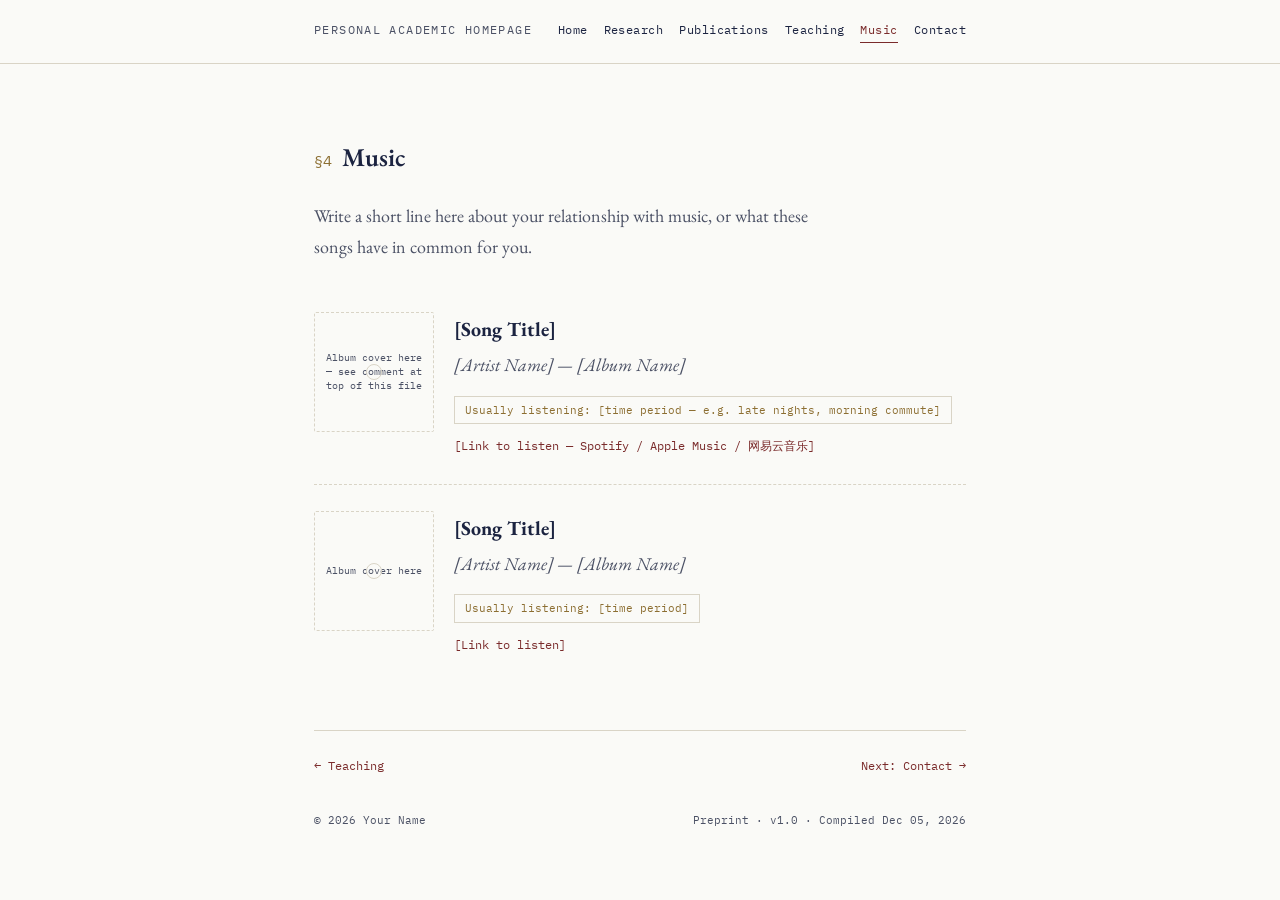
==== music.html @ 9a02af96 "Add files via upload" ====
<!DOCTYPE html>
<html lang="en">
<head>
<meta charset="UTF-8">
<meta name="viewport" content="width=device-width, initial-scale=1.0">
<title>Music — Your Name</title>
<link rel="preconnect" href="https://fonts.googleapis.com">
<link rel="preconnect" href="https://fonts.gstatic.com" crossorigin>
<link href="https://fonts.googleapis.com/css2?family=EB+Garamond:ital,wght@0,400;0,500;0,600;1,400;1,500&family=IBM+Plex+Mono:wght@400;600&display=swap" rel="stylesheet">
<link rel="stylesheet" href="style.css">
</head>
<body>

<!--
  ============================================================
  HOW TO ADD YOUR OWN ALBUM COVERS
  1. Save your album cover images into the "assets" folder,
     e.g. assets/track-1.jpg
  2. In each <div class="cover-placeholder">...</div> block below,
     delete that div and replace it with:
       <img class="cover" src="assets/track-1.jpg" alt="Album cover of [Song Title]">
  ============================================================
-->

<header class="running-head">
  <div class="wrap">
    <span class="mark">Personal Academic Homepage</span>
    <nav class="toc">
      <a href="index.html">Home</a>
      <a href="research.html">Research</a>
      <a href="publications.html">Publications</a>
      <a href="teaching.html">Teaching</a>
      <a href="music.html" class="active">Music</a>
      <a href="contact.html">Contact</a>
    </nav>
  </div>
</header>

<main class="wrap">
  <section class="reveal">
    <div class="sec-head" style="padding-top:32px;">
      <span class="sign">§4</span>
      <h1>Music</h1>
    </div>
    <p style="color:var(--ink-soft);max-width:56ch;">Write a short line here about your relationship with music, or what these songs have in common for you.</p>

    <div class="track-card" style="margin-top:24px;">
      <div class="cover-placeholder">Album cover here — see comment at top of this file</div>
      <div class="track-meta">
        <h3>[Song Title]</h3>
        <p class="artist">[Artist Name] — [Album Name]</p>
        <span class="track-tag">Usually listening: [time period — e.g. late nights, morning commute]</span>
        <a class="track-link" href="#">[Link to listen — Spotify / Apple Music / 网易云音乐]</a>
      </div>
    </div>

    <div class="track-card">
      <div class="cover-placeholder">Album cover here</div>
      <div class="track-meta">
        <h3>[Song Title]</h3>
        <p class="artist">[Artist Name] — [Album Name]</p>
        <span class="track-tag">Usually listening: [time period]</span>
        <a class="track-link" href="#">[Link to listen]</a>
      </div>
    </div>
  </section>

  <nav class="pager">
    <a href="teaching.html">← Teaching</a>
    <a href="contact.html">Next: Contact →</a>
  </nav>
</main>

<footer class="colophon">
  <div class="wrap" style="display:flex;justify-content:space-between;flex-wrap:wrap;gap:8px;width:100%;">
    <span id="year-line">© 2026 Your Name</span>
    <span id="compiled-line"></span>
  </div>
</footer>

<script src="script.js"></script>
</body>
</html>
---- style.css ----
/* ============================================================
   Shared stylesheet for all pages.
   Design: academic paper / preprint visual language.
   ============================================================ */

:root{
  --ink: #1B2340;
  --ink-soft: #4B5165;
  --paper: #FAFAF7;
  --line: #D9D4C6;
  --accent: #7A2B2B;
  --brass: #8C6E31;
  --maxw: 700px;
}

*{ box-sizing: border-box; }
html{ scroll-behavior: smooth; }

body{
  margin: 0;
  background: var(--paper);
  color: var(--ink);
  font-family: 'EB Garamond', Georgia, serif;
  font-size: 18px;
  line-height: 1.7;
}

a{ color: var(--accent); text-decoration: none; border-bottom: 1px solid transparent; }
a:hover{ border-bottom-color: var(--accent); }

.wrap{
  max-width: var(--maxw);
  margin: 0 auto;
  padding: 0 24px;
}

/* ---------- Running head ---------- */
.running-head{
  border-bottom: 1px solid var(--line);
  padding: 20px 0;
}
.running-head .wrap{
  display: flex;
  justify-content: space-between;
  align-items: baseline;
  flex-wrap: wrap;
  gap: 10px 24px;
}
.running-head .mark{
  font-family: 'IBM Plex Mono', monospace;
  font-size: 0.72rem;
  letter-spacing: 0.12em;
  text-transform: uppercase;
  color: var(--ink-soft);
}
nav.toc{
  display: flex;
  gap: 16px;
  font-family: 'IBM Plex Mono', monospace;
  font-size: 0.72rem;
  letter-spacing: 0.04em;
  flex-wrap: wrap;
}
nav.toc a{ color: var(--ink); border-bottom: none; padding-bottom: 2px; }
nav.toc a:hover{ color: var(--accent); }
nav.toc a.active{
  color: var(--accent);
  border-bottom: 1px solid var(--accent);
}

/* ---------- Title block (home page) ---------- */
.title-block{ padding: 56px 0 40px; }
.title-block h1{
  font-weight: 600;
  font-size: clamp(2.2rem, 6vw, 3rem);
  margin: 0 0 8px;
  letter-spacing: 0.01em;
}
.title-block .affiliation{
  font-style: italic;
  color: var(--ink-soft);
  font-size: 1.1rem;
  margin: 0 0 20px;
}
.contact-row{
  font-family: 'IBM Plex Mono', monospace;
  font-size: 0.78rem;
  color: var(--ink-soft);
  display: flex;
  flex-wrap: wrap;
  gap: 6px 10px;
}
.contact-row span.sep{ color: var(--line); }

/* ---------- Abstract box ---------- */
.abstract{
  margin: 40px 0 0;
  padding: 22px 26px;
  border: 1px solid var(--line);
  border-left: 3px solid var(--accent);
  background: rgba(122,43,43,0.02);
}
.abstract .label{
  display: block;
  font-family: 'IBM Plex Mono', monospace;
  font-size: 0.7rem;
  letter-spacing: 0.14em;
  text-transform: uppercase;
  color: var(--accent);
  margin-bottom: 10px;
}
.abstract p{ margin: 0; color: var(--ink-soft); }

/* ---------- Generic page header (non-home pages) ---------- */
.page-header{ padding: 48px 0 8px; }

/* ---------- Sections ---------- */
main section{
  padding: 40px 0 48px;
}

.sec-head{
  display: flex;
  align-items: baseline;
  gap: 10px;
  margin-bottom: 22px;
}
.sec-head .sign{
  font-family: 'IBM Plex Mono', monospace;
  color: var(--brass);
  font-size: 0.95rem;
}
.sec-head h2, .sec-head h1{
  font-weight: 600;
  font-size: 1.6rem;
  margin: 0;
}

/* ---------- Contents list (home page) ---------- */
.contents-list{ list-style: none; margin: 0; padding: 0; }
.contents-list li{
  display: flex;
  gap: 16px;
  padding: 20px 0;
  border-bottom: 1px dashed var(--line);
  align-items: flex-start;
}
.contents-list li:last-child{ border-bottom: none; }
.contents-list .num{
  font-family: 'IBM Plex Mono', monospace;
  color: var(--brass);
  font-size: 0.9rem;
  flex-shrink: 0;
  width: 34px;
}
.contents-list .entry{ flex: 1; }
.contents-list h3{ margin: 0 0 4px; font-weight: 600; font-size: 1.1rem; }
.contents-list p{ margin: 0 0 8px; color: var(--ink-soft); font-size: 0.94rem; }
.contents-list a.goto{
  font-family: 'IBM Plex Mono', monospace;
  font-size: 0.75rem;
}

/* ---------- Research tags ---------- */
.tag-list{ display: flex; flex-wrap: wrap; gap: 10px; }
.tag-list span{
  font-family: 'IBM Plex Mono', monospace;
  font-size: 0.75rem;
  padding: 6px 12px;
  border: 1px solid var(--line);
  color: var(--ink-soft);
}

/* ---------- Publications ---------- */
.pub-list{ list-style: none; margin: 0; padding: 0; }
.pub-list li{
  display: flex;
  gap: 14px;
  padding: 18px 0;
  border-bottom: 1px dashed var(--line);
}
.pub-list li:last-child{ border-bottom: none; }
.pub-list .cite-no{
  font-family: 'IBM Plex Mono', monospace;
  color: var(--brass);
  font-size: 0.9rem;
  flex-shrink: 0;
}
.pub-list .cite-body p{ margin: 0 0 8px; color: var(--ink-soft); }
.pub-links{ font-family: 'IBM Plex Mono', monospace; font-size: 0.72rem; display: flex; gap: 14px; }

/* ---------- Teaching ---------- */
.teach-list{ list-style: none; margin: 0; padding: 0; }
.teach-list li{
  display: flex;
  justify-content: space-between;
  gap: 16px;
  padding: 12px 0;
  border-bottom: 1px dashed var(--line);
}
.teach-list li:last-child{ border-bottom: none; }
.teach-list .code{ font-family: 'IBM Plex Mono', monospace; font-size: 0.78rem; color: var(--brass); white-space: nowrap; }
.teach-list .term{ font-family: 'IBM Plex Mono', monospace; font-size: 0.75rem; color: var(--ink-soft); white-space: nowrap; }

/* ---------- Music ---------- */
.track-card{
  display: flex;
  gap: 20px;
  padding: 26px 0;
  border-bottom: 1px dashed var(--line);
}
.track-card:last-child{ border-bottom: none; }
.cover-placeholder{
  width: 120px;
  height: 120px;
  flex-shrink: 0;
  border: 1px dashed var(--line);
  border-radius: 2px;
  display: flex;
  align-items: center;
  justify-content: center;
  text-align: center;
  font-family: 'IBM Plex Mono', monospace;
  font-size: 0.62rem;
  line-height: 1.4;
  color: var(--ink-soft);
  padding: 8px;
  position: relative;
}
.cover-placeholder::after{
  content: "";
  position: absolute;
  width: 14px;
  height: 14px;
  border-radius: 50%;
  border: 1px solid var(--line);
  top: 50%; left: 50%;
  transform: translate(-50%, -50%);
}
.track-card img.cover{
  width: 120px;
  height: 120px;
  object-fit: cover;
  flex-shrink: 0;
  border: 1px solid var(--line);
}
.track-meta h3{ margin: 0 0 4px; font-size: 1.25rem; }
.track-meta .artist{ font-style: italic; color: var(--ink-soft); margin: 0 0 12px; }
.track-tag{
  display: inline-block;
  font-family: 'IBM Plex Mono', monospace;
  font-size: 0.68rem;
  padding: 4px 10px;
  border: 1px solid var(--line);
  color: var(--brass);
  margin-bottom: 12px;
}
.track-link{ font-family: 'IBM Plex Mono', monospace; font-size: 0.75rem; display: block; }

/* ---------- Contact ---------- */
.contact-body p{ color: var(--ink-soft); max-width: 50ch; }
.contact-body .links{
  font-family: 'IBM Plex Mono', monospace;
  font-size: 0.8rem;
  display: flex;
  flex-wrap: wrap;
  gap: 8px 16px;
  margin-top: 16px;
}

/* ---------- Pager (prev/next between pages) ---------- */
.pager{
  display: flex;
  justify-content: space-between;
  padding: 24px 0 8px;
  border-top: 1px solid var(--line);
  font-family: 'IBM Plex Mono', monospace;
  font-size: 0.78rem;
}
.pager .placeholder-side{ visibility: hidden; }

/* ---------- Footer ---------- */
footer.colophon{
  padding: 26px 0 44px;
  font-family: 'IBM Plex Mono', monospace;
  font-size: 0.7rem;
  color: var(--ink-soft);
  display: flex;
  justify-content: space-between;
  flex-wrap: wrap;
  gap: 8px;
}

/* ---------- Reveal on scroll ---------- */
.reveal{ opacity: 0; transform: translateY(12px); transition: opacity .5s ease, transform .5s ease; }
.reveal.is-visible{ opacity: 1; transform: none; }

/* ---------- Accessibility ---------- */
a:focus-visible, button:focus-visible{
  outline: 2px solid var(--accent);
  outline-offset: 3px;
}
@media (prefers-reduced-motion: reduce){
  *{ animation: none !important; transition: none !important; }
  .reveal{ opacity: 1; transform: none; }
}

@media (max-width: 600px){
  body{ font-size: 17px; }
  .title-block{ padding: 40px 0 32px; }
  main section{ padding: 32px 0 40px; }
  .pub-list li{ flex-direction: column; gap: 8px; }
  .teach-list li{ flex-direction: column; gap: 4px; }
  .track-card{ flex-direction: column; }
  .contents-list li{ flex-direction: column; }
  .contents-list .num{ width: auto; }
}
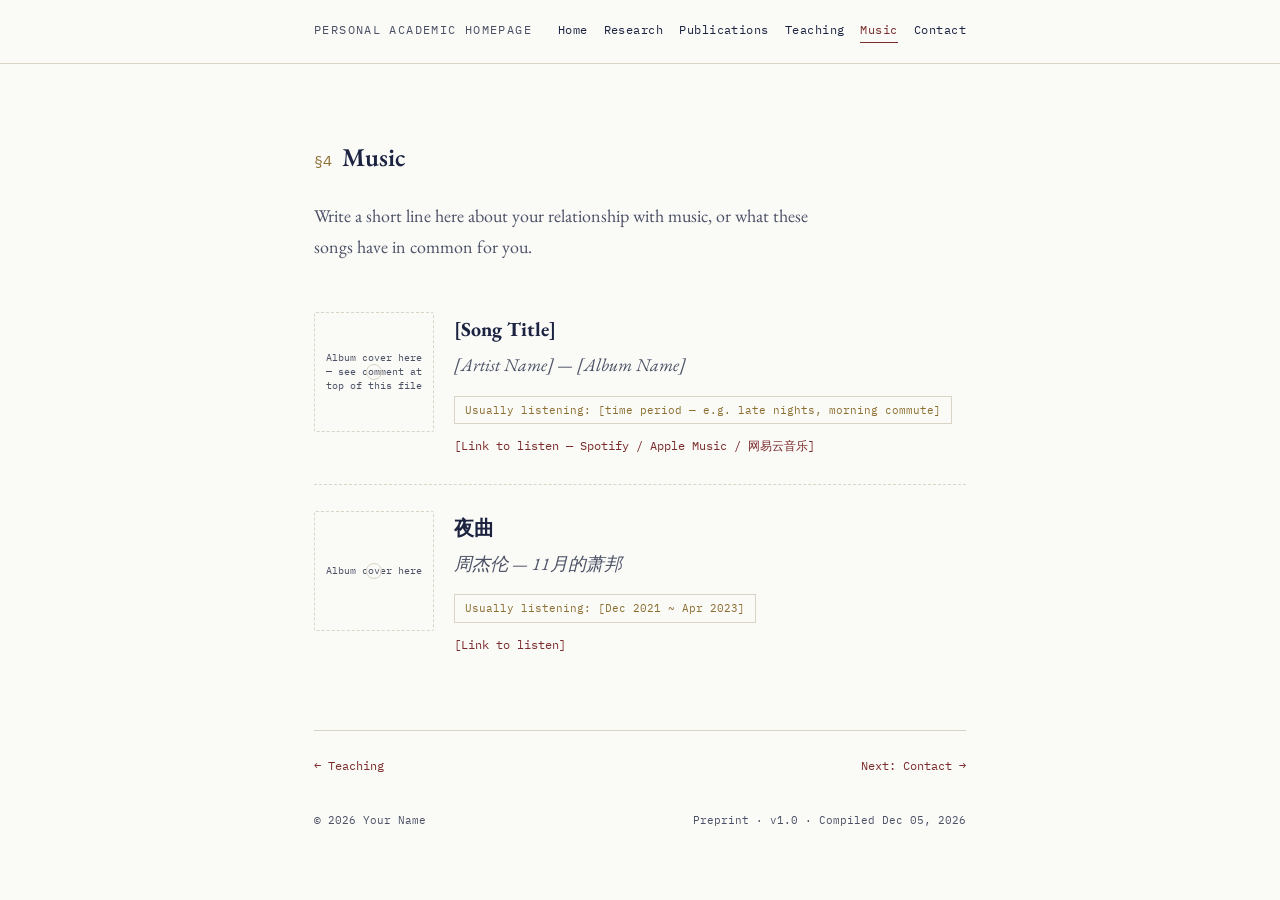
==== commit f743aadd: "Update track details in music.html" ====
--- a/music.html
+++ b/music.html
@@ -57,10 +57,10 @@
     <div class="track-card">
       <div class="cover-placeholder">Album cover here</div>
       <div class="track-meta">
-        <h3>[Song Title]</h3>
-        <p class="artist">[Artist Name] — [Album Name]</p>
-        <span class="track-tag">Usually listening: [time period]</span>
-        <a class="track-link" href="#">[Link to listen]</a>
+        <h3>夜曲</h3>
+        <p class="artist">周杰伦 — 11月的萧邦</p>
+        <span class="track-tag">Usually listening: [Dec 2021 ~ Apr 2023]</span>
+        <a class="track-link" href="https://music.apple.com/cn/album/%E5%A4%9C%E6%9B%B2/536009641?i=536009642">[Link to listen]</a>
       </div>
     </div>
   </section>
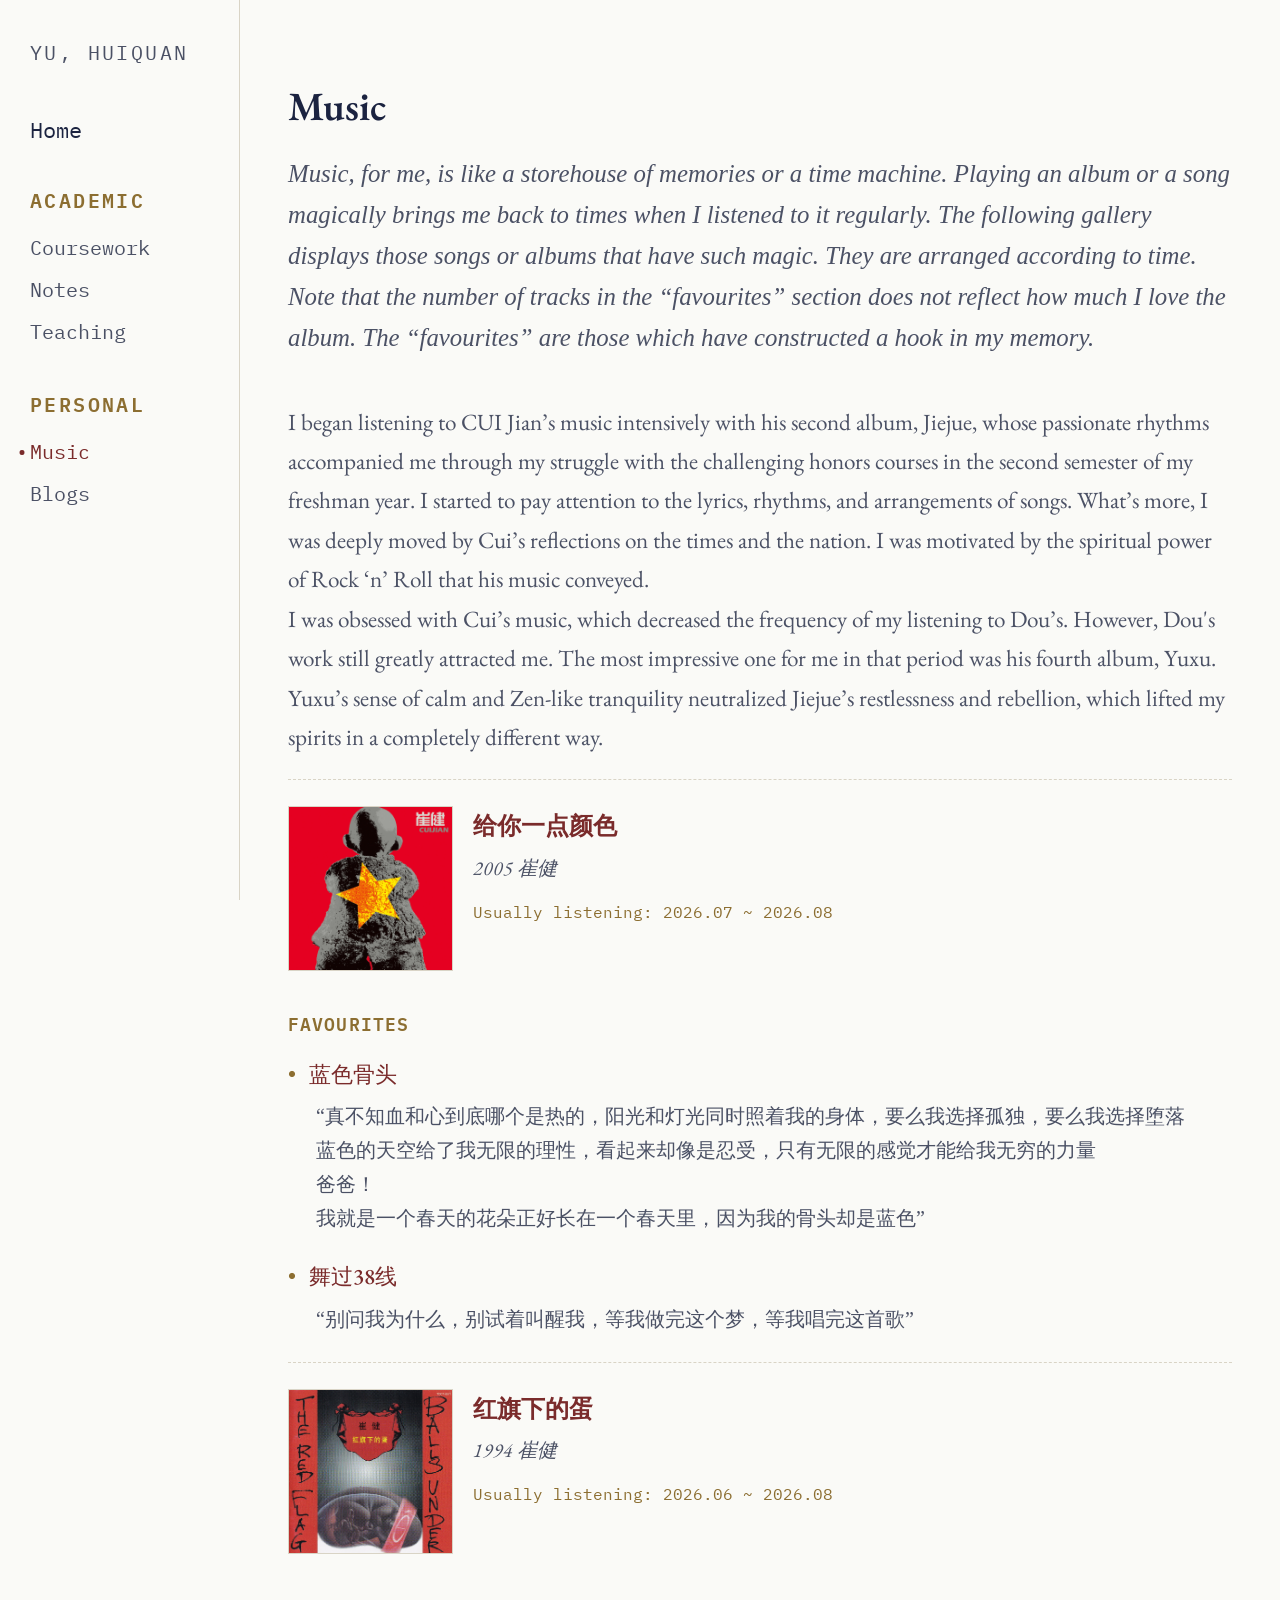
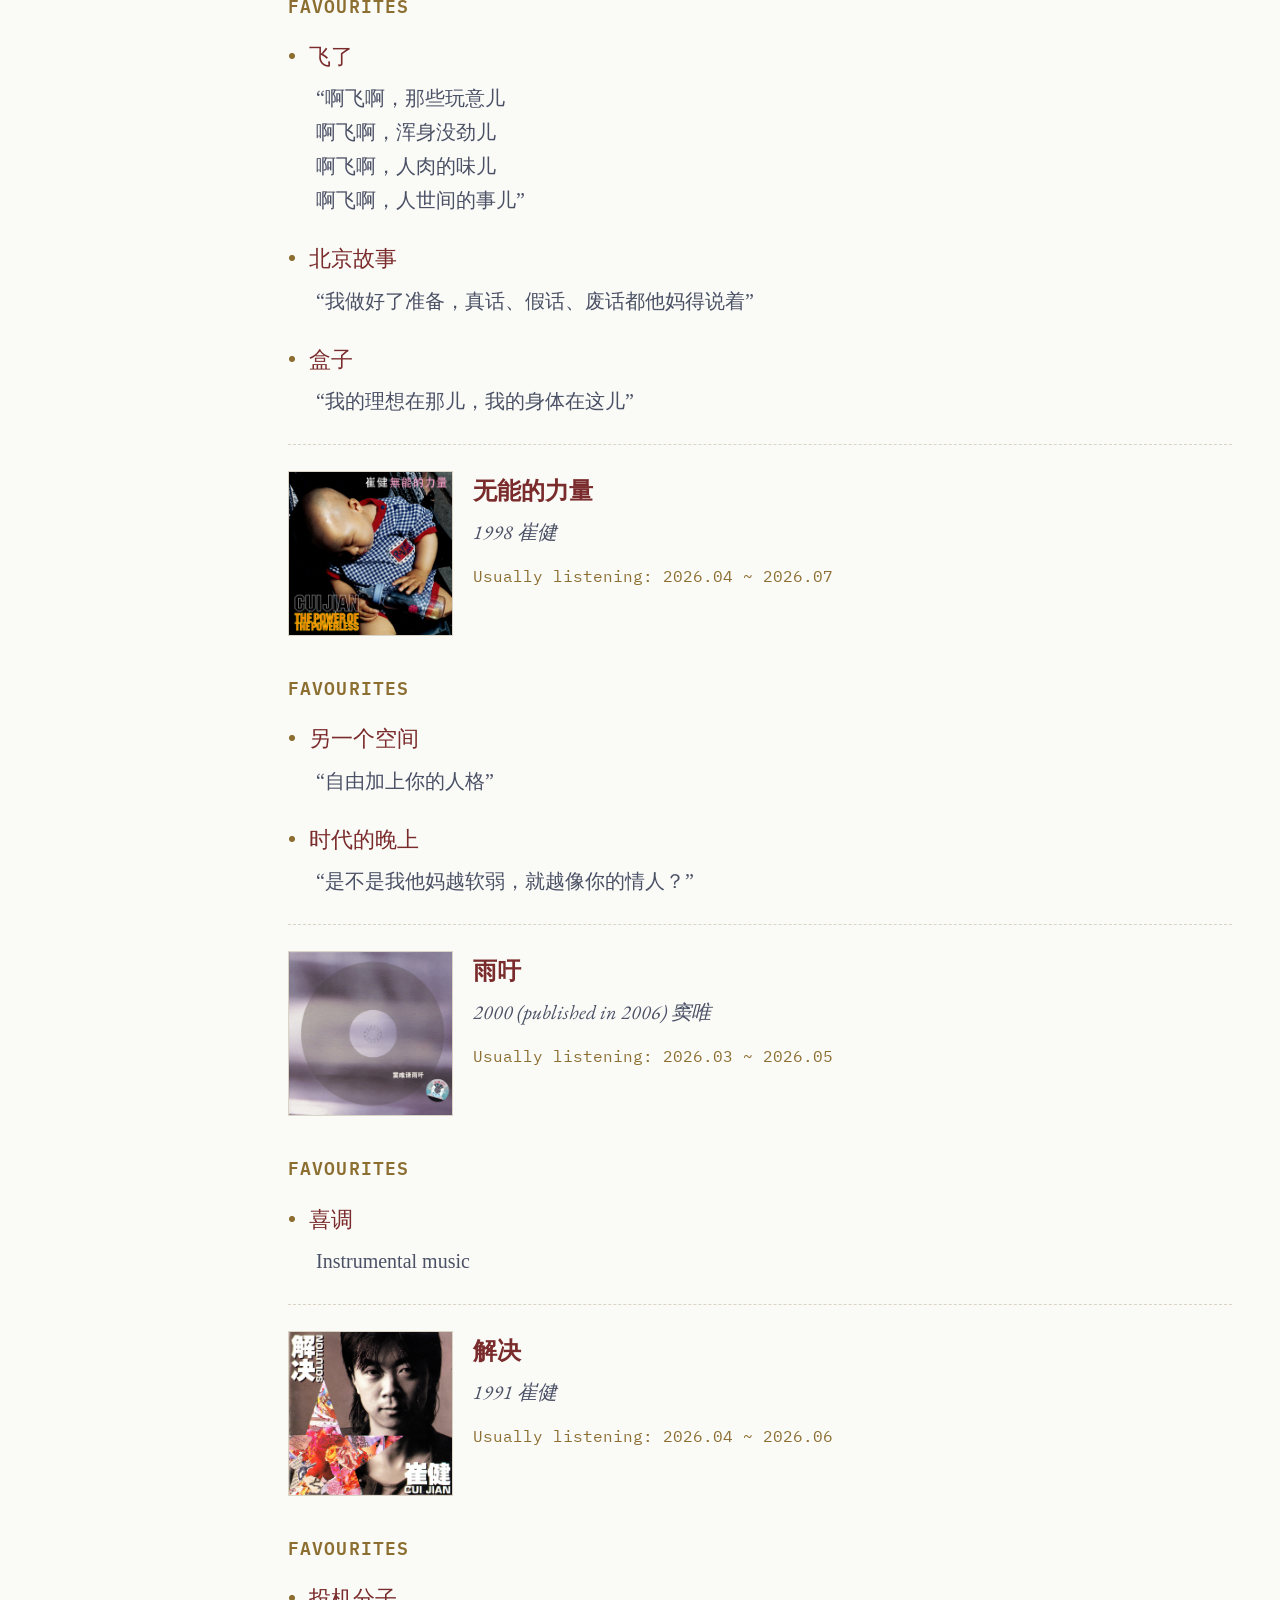
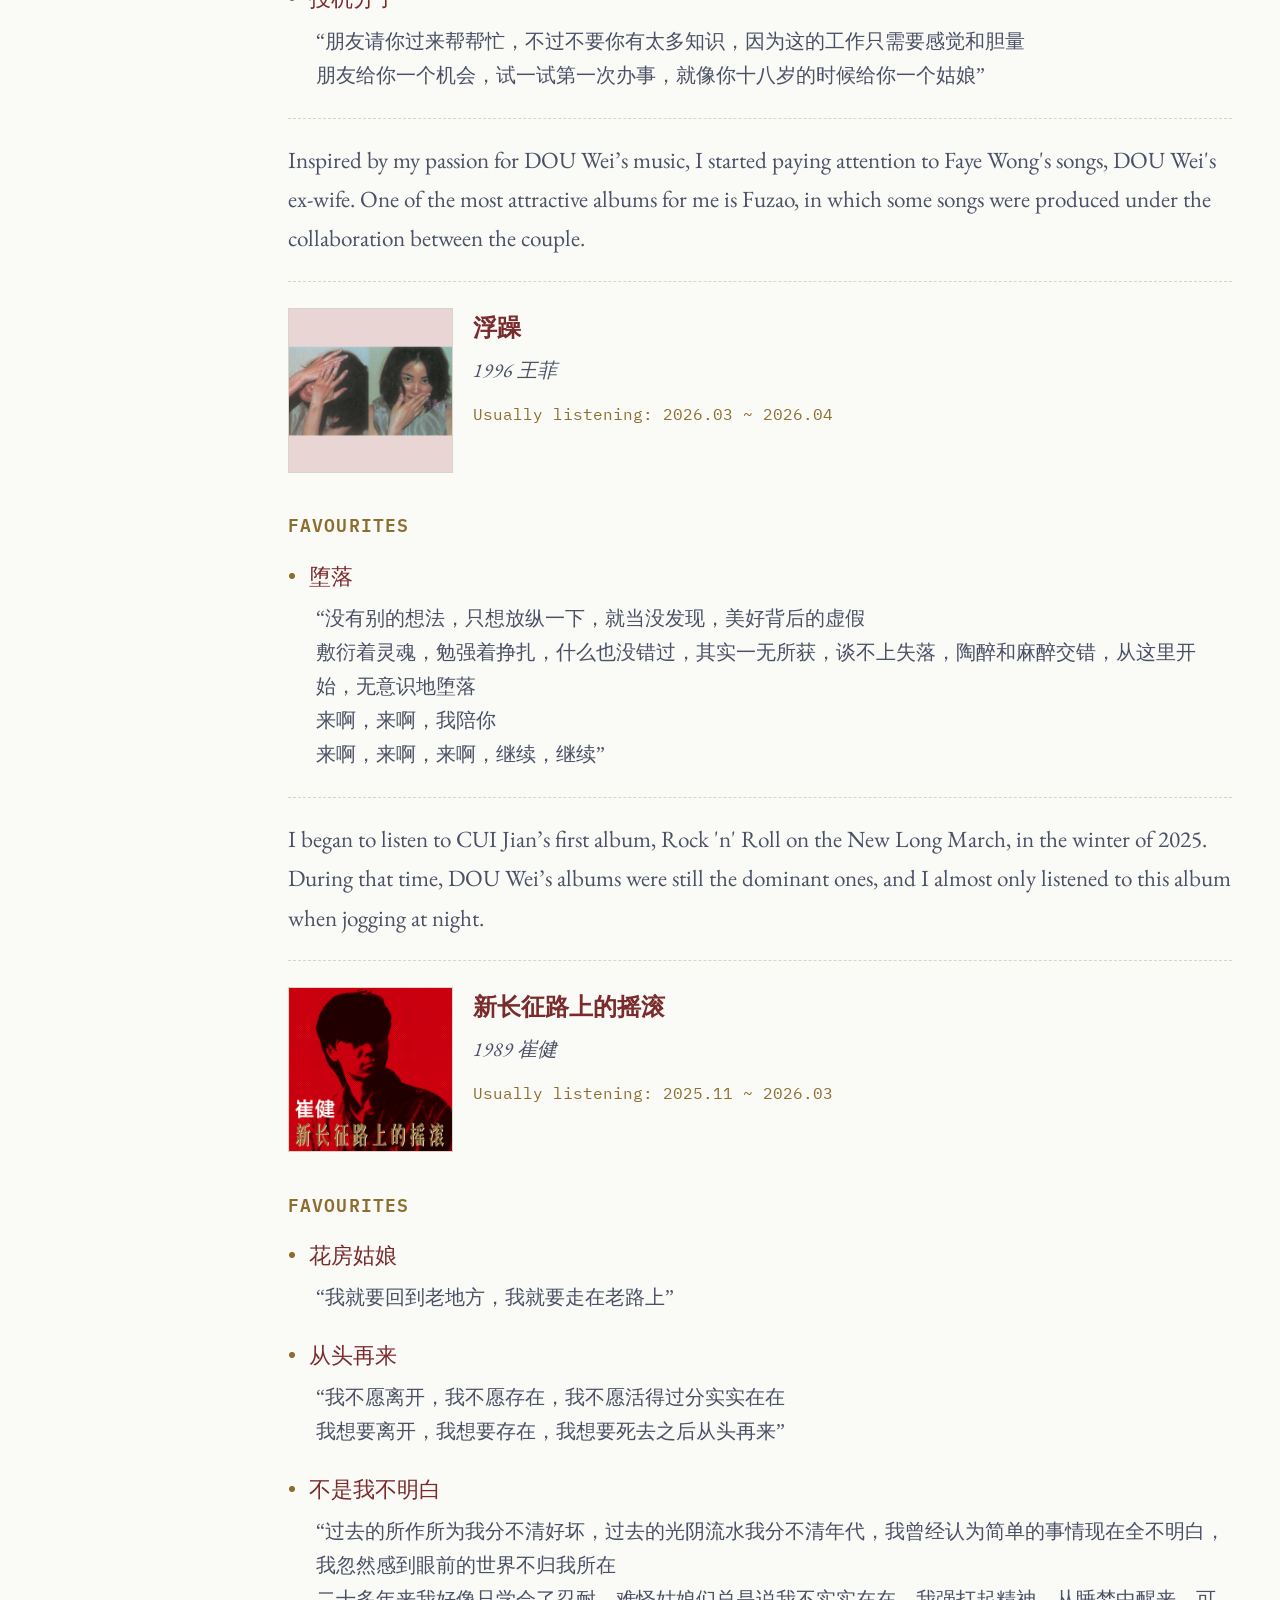
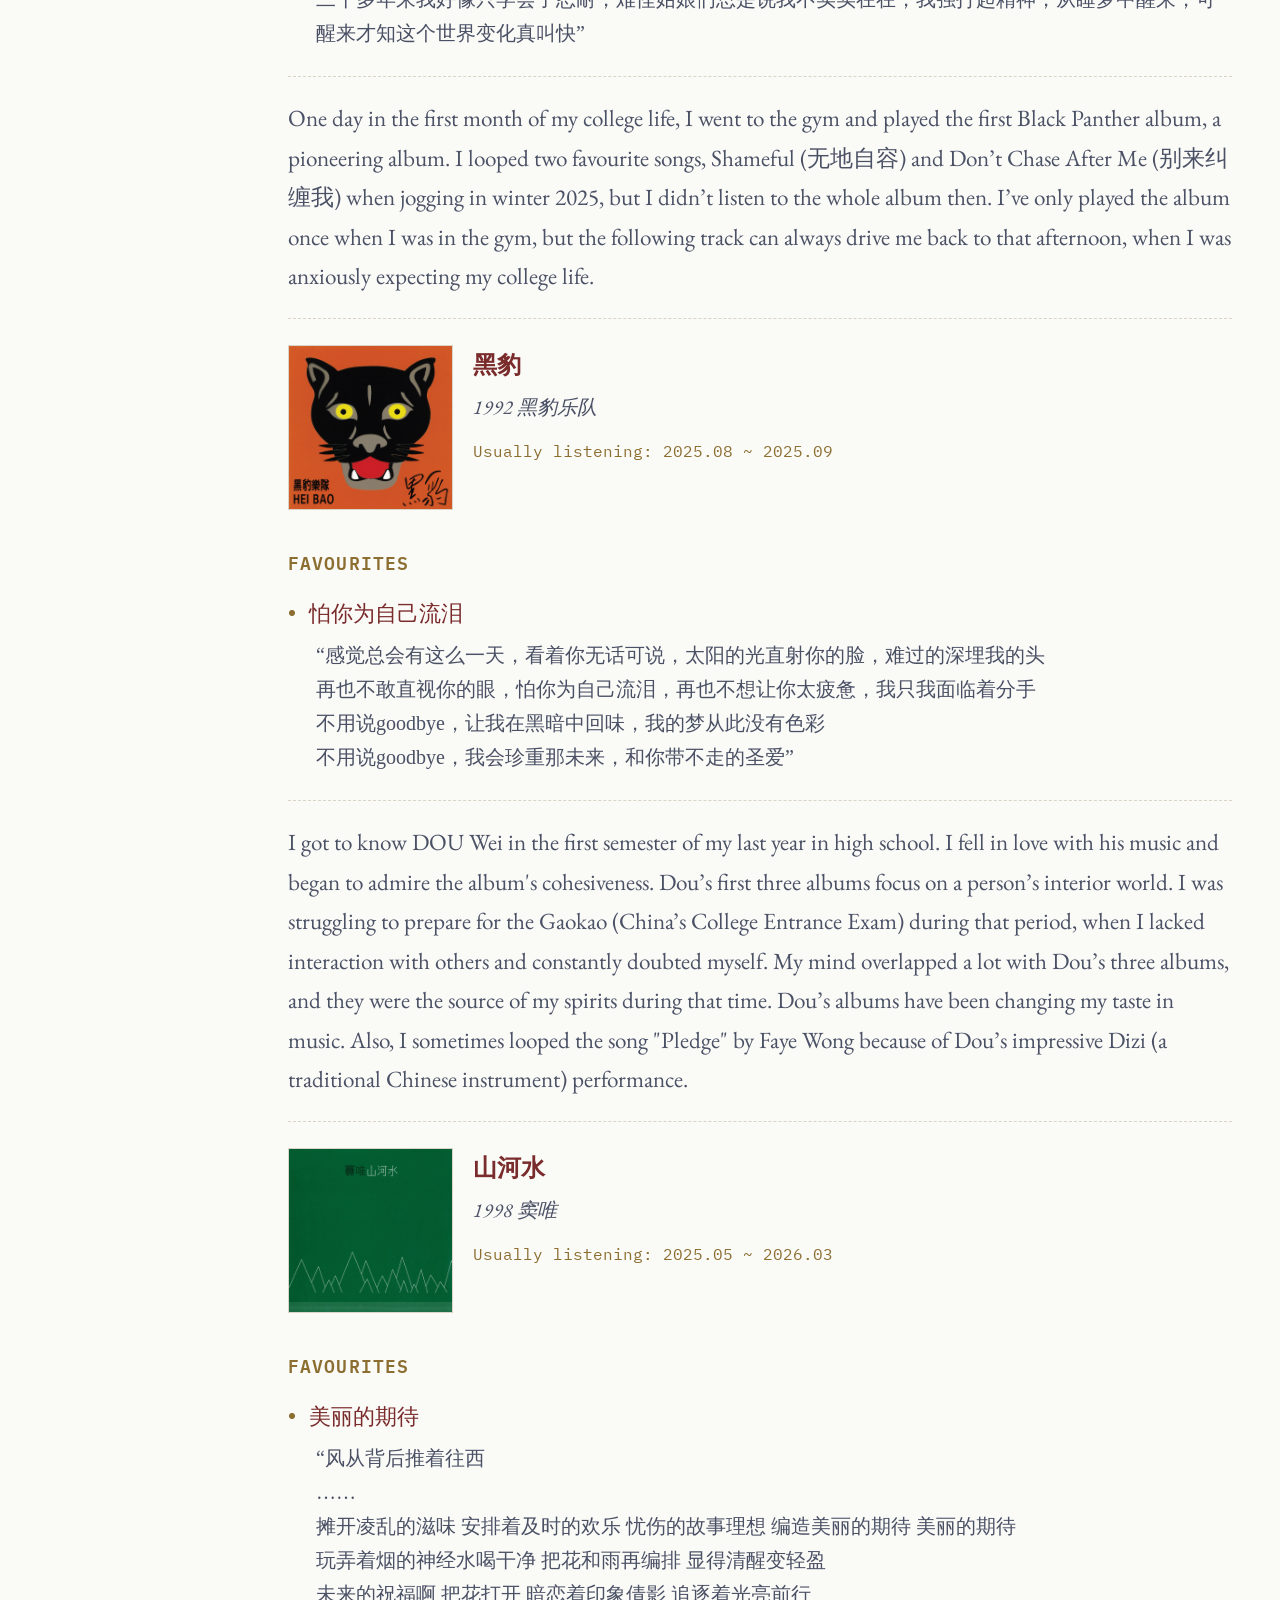
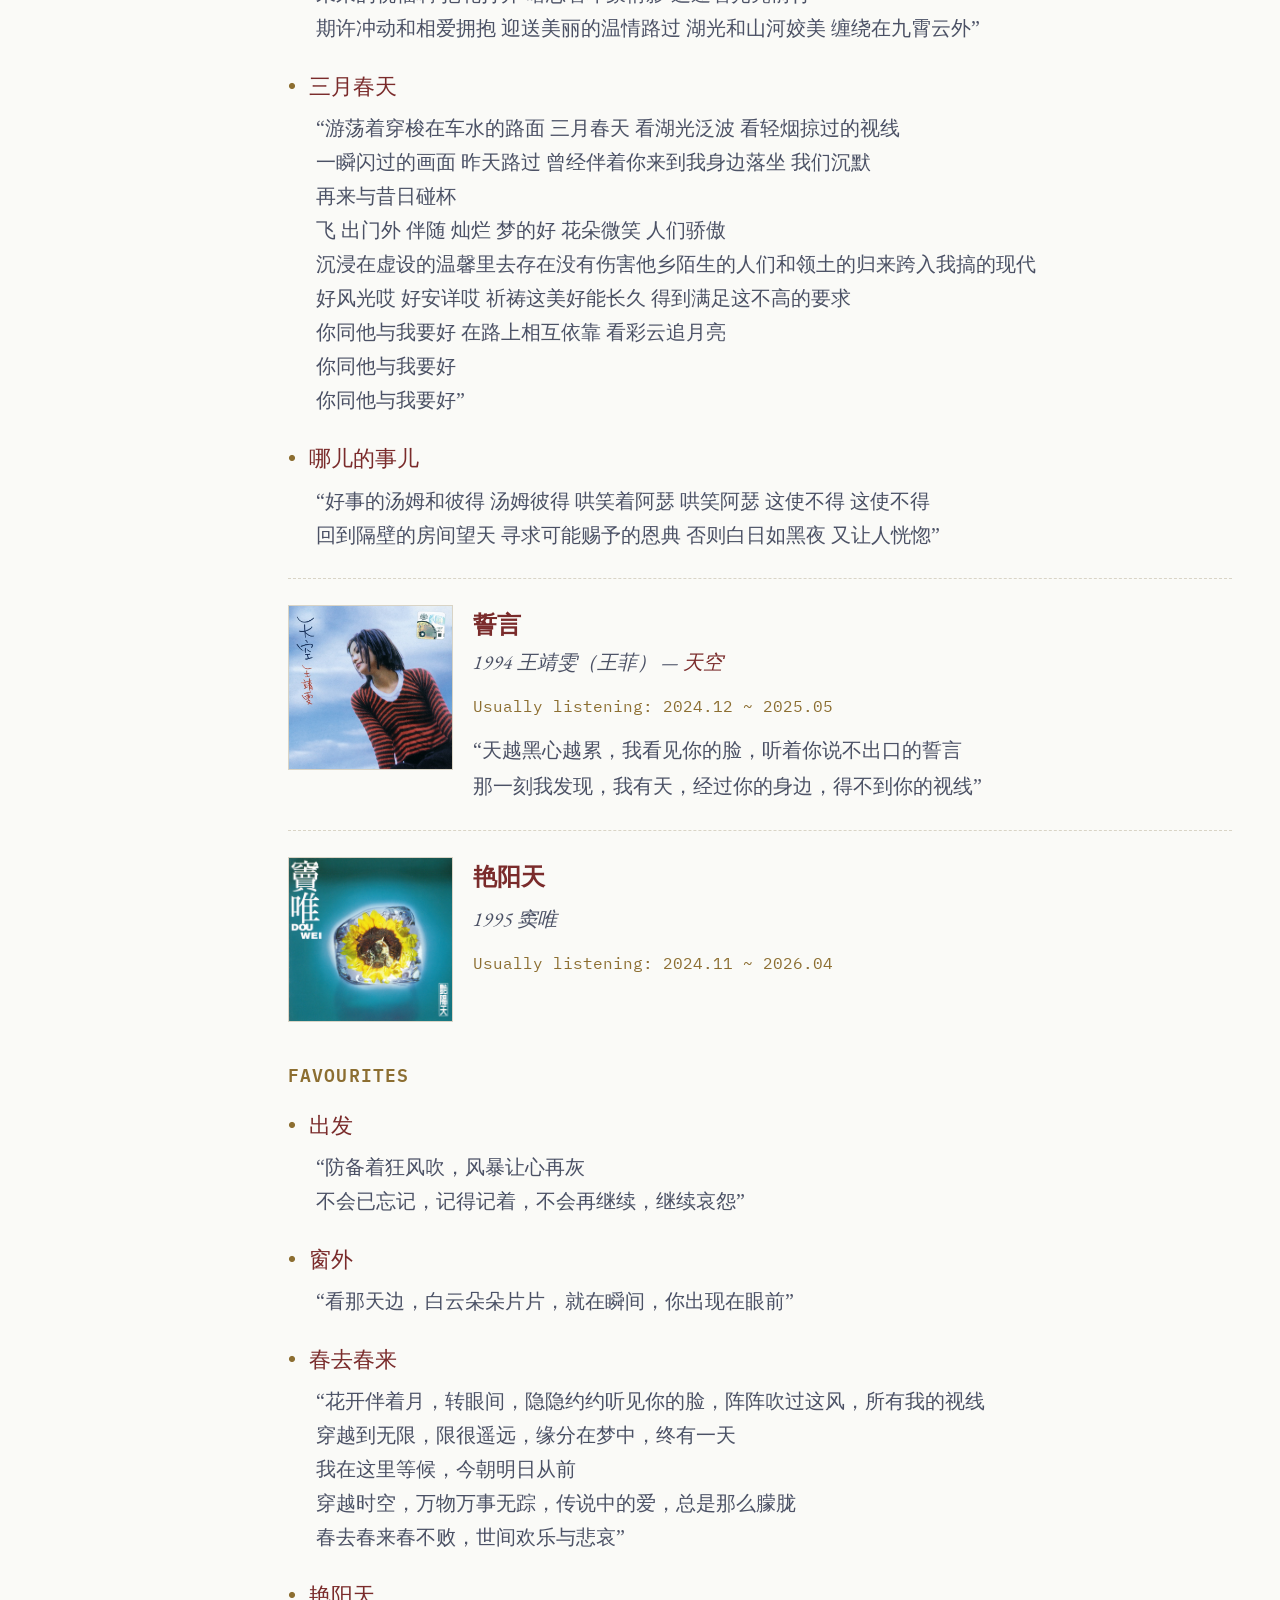
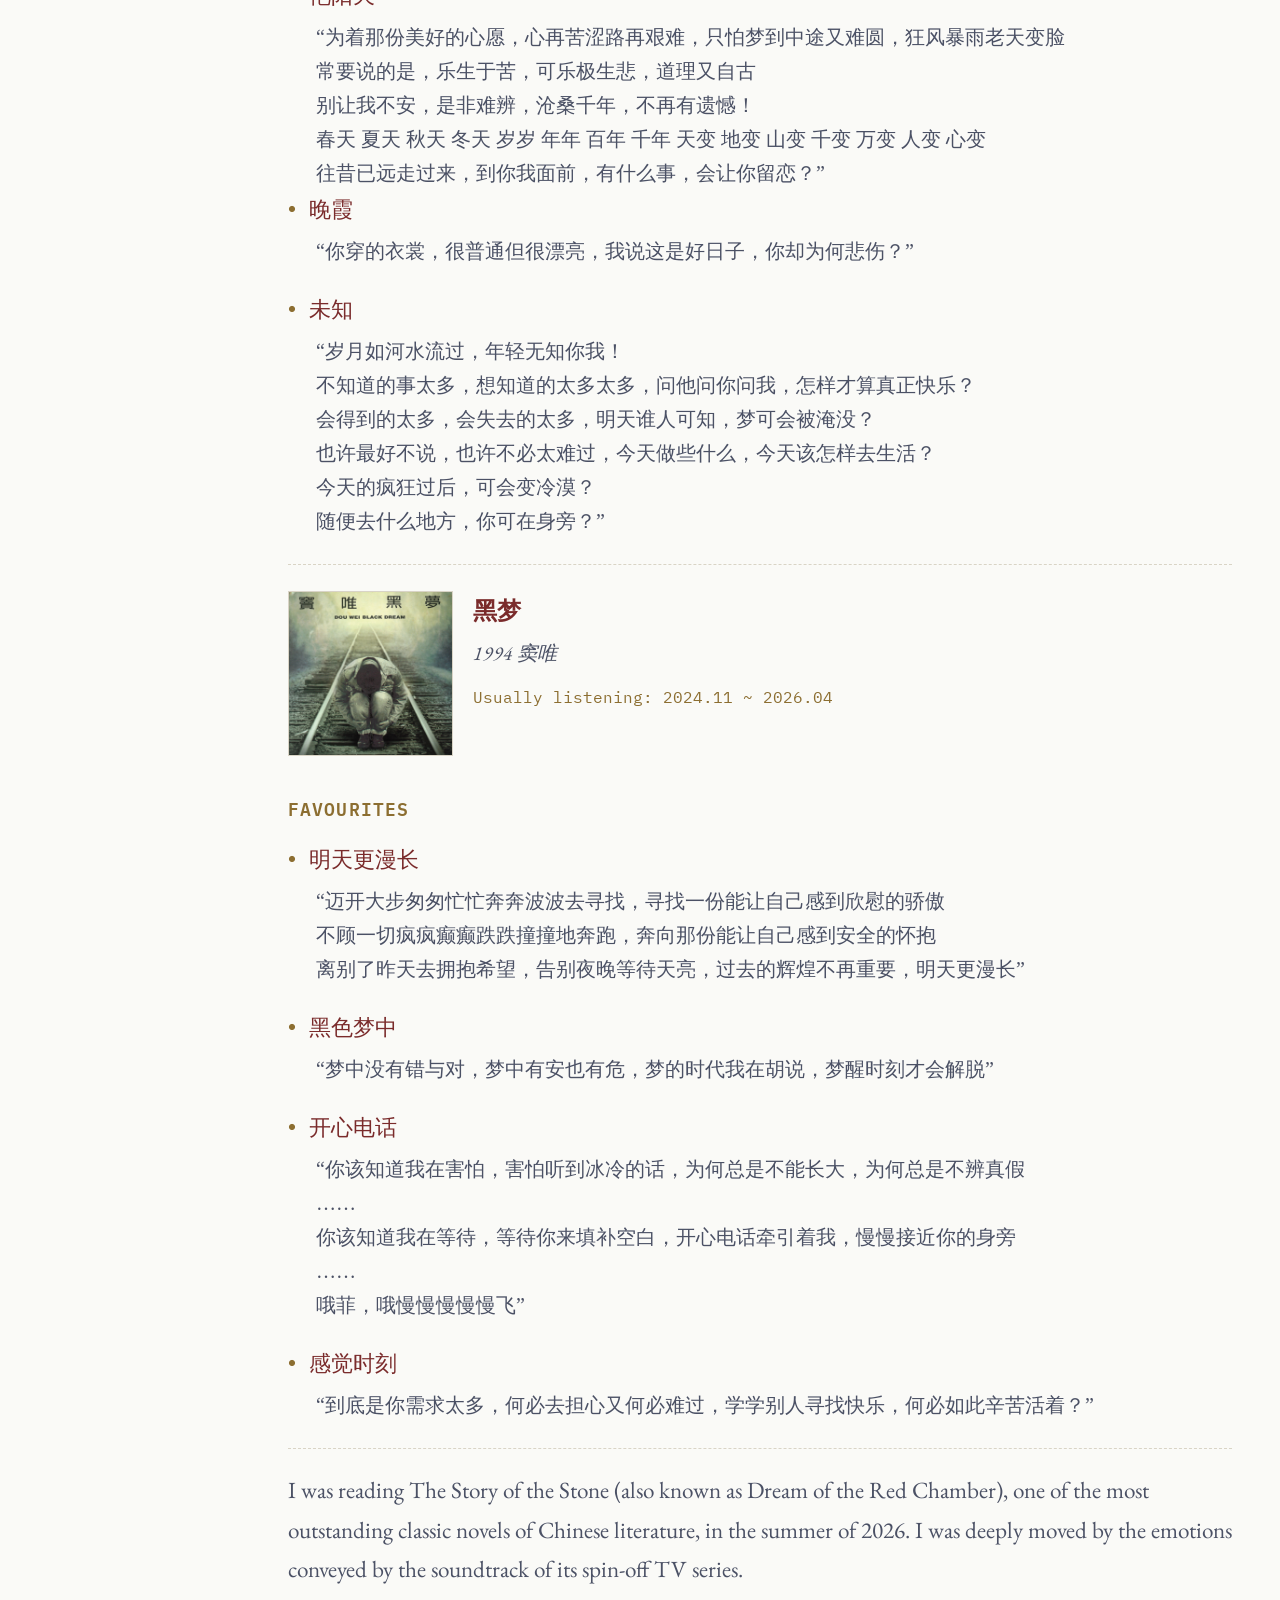
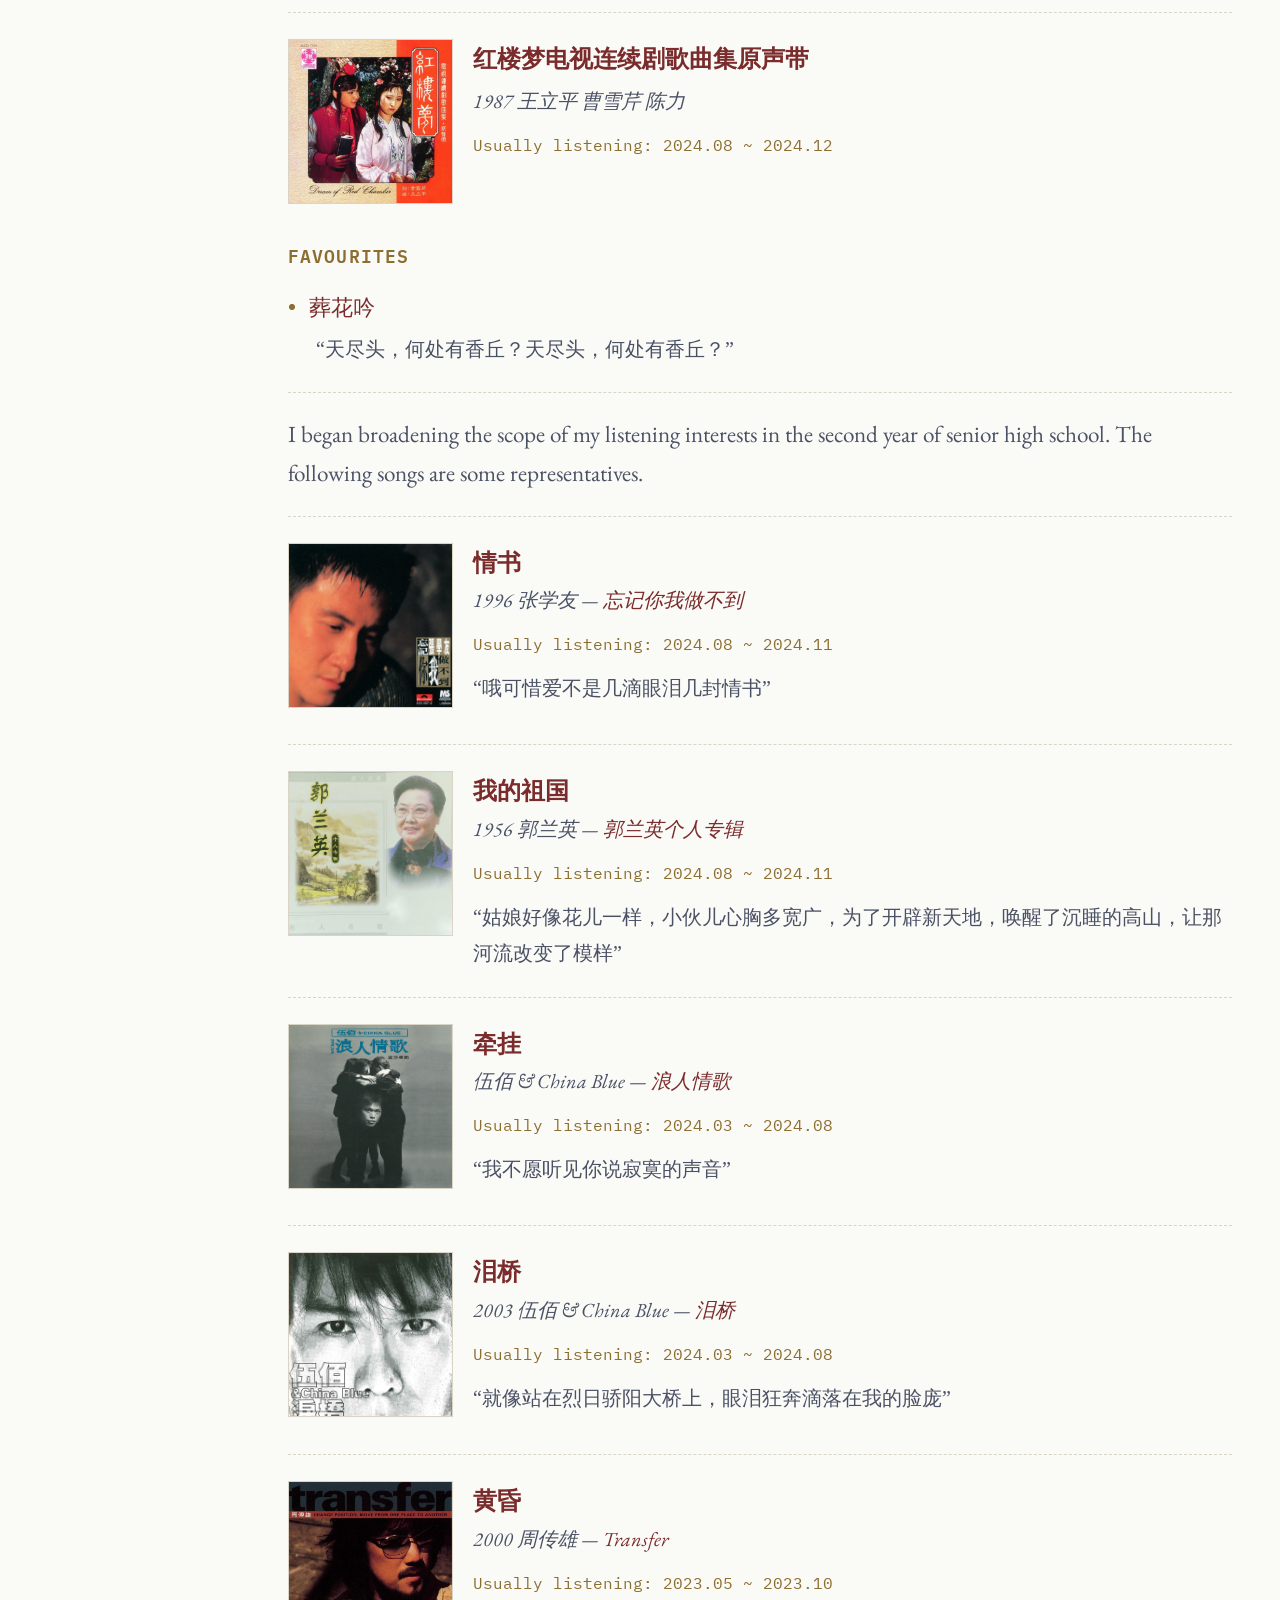
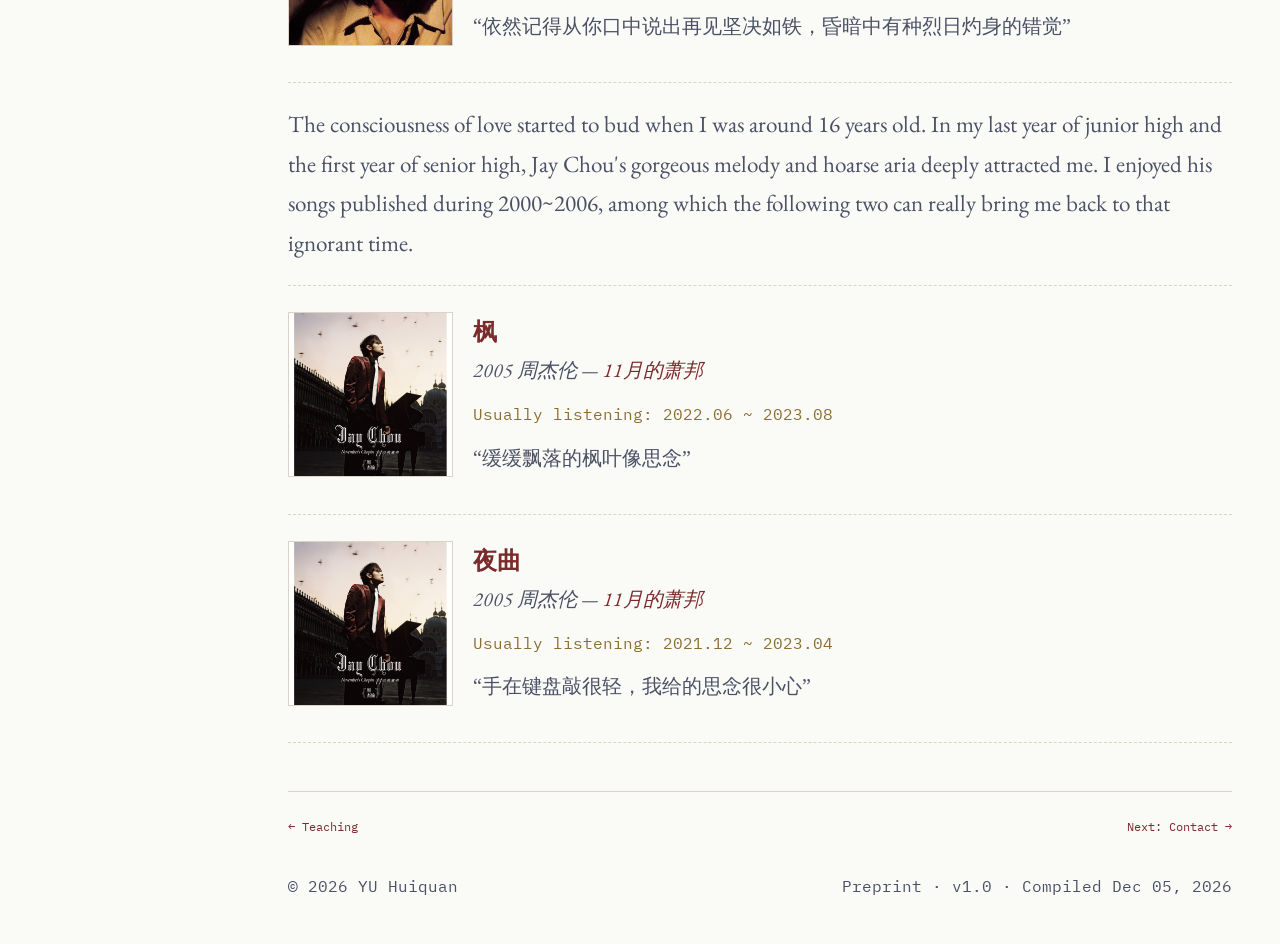
==== commit f123c2b4: "Add files via upload" ====
--- a/music.html
+++ b/music.html
@@ -3,10 +3,13 @@
 <head>
 <meta charset="UTF-8">
 <meta name="viewport" content="width=device-width, initial-scale=1.0">
-<title>Music — Your Name</title>
+<title>Music — YU Huiquan</title>
 <link rel="preconnect" href="https://fonts.googleapis.com">
 <link rel="preconnect" href="https://fonts.gstatic.com" crossorigin>
-<link href="https://fonts.googleapis.com/css2?family=EB+Garamond:ital,wght@0,400;0,500;0,600;1,400;1,500&family=IBM+Plex+Mono:wght@400;600&display=swap" rel="stylesheet">
+<link
+  href="https://fonts.googleapis.com/css2?family=EB+Garamond:ital,wght@0,400;0,500;0,600;1,400;1,500&family=IBM+Plex+Mono:wght@400;600&family=Noto+Serif+SC:wght@400;500;600&display=swap"
+  rel="stylesheet"
+>
 <link rel="stylesheet" href="style.css">
 </head>
 <body>
@@ -22,47 +25,1434 @@
   ============================================================
 -->
 
-<header class="running-head">
-  <div class="wrap">
-    <span class="mark">Personal Academic Homepage</span>
-    <nav class="toc">
-      <a href="index.html">Home</a>
-      <a href="research.html">Research</a>
-      <a href="publications.html">Publications</a>
+<aside class="sidebar">
+  <div class="sidebar-brand">YU, Huiquan</div>
+
+  <nav class="side-nav">
+    <a class="nav-home" href="index.html">Home</a>
+
+    <div class="nav-group">
+      <div class="nav-group-title">Academic</div>
+      <a href="coursework.html">Coursework</a>
+      <a href="notes.html">Notes</a>
       <a href="teaching.html">Teaching</a>
+    </div>
+
+    <div class="nav-group">
+      <div class="nav-group-title">Personal</div>
       <a href="music.html" class="active">Music</a>
-      <a href="contact.html">Contact</a>
-    </nav>
-  </div>
-</header>
+      <a href="blogs.html">Blogs</a>
+    </div>
+  </nav>
+</aside>
+
+
+<div class="page-content">
 
 <main class="wrap">
   <section class="reveal">
-    <div class="sec-head" style="padding-top:32px;">
-      <span class="sign">§4</span>
-      <h1>Music</h1>
-    </div>
-    <p style="color:var(--ink-soft);max-width:56ch;">Write a short line here about your relationship with music, or what these songs have in common for you.</p>
-
-    <div class="track-card" style="margin-top:24px;">
-      <div class="cover-placeholder">Album cover here — see comment at top of this file</div>
-      <div class="track-meta">
-        <h3>[Song Title]</h3>
-        <p class="artist">[Artist Name] — [Album Name]</p>
-        <span class="track-tag">Usually listening: [time period — e.g. late nights, morning commute]</span>
-        <a class="track-link" href="#">[Link to listen — Spotify / Apple Music / 网易云音乐]</a>
+<div class="sec-head" style="padding-top:32px;">
+  <h1>Music</h1>
+
+  <p class="section-intro">
+    Music, for me, is like a storehouse of memories or a time machine.
+    Playing an album or a song magically brings me back to times when I
+    listened to it regularly. The following gallery displays those songs
+    or albums that have such magic. They are arranged according to time.
+    Note that the number of tracks in the “favourites” section does not
+    reflect how much I love the album. The “favourites” are those which
+    have constructed a hook in my memory.
+  </p>
+</div>
+
+<div class="music-notes">
+  <p style="color:var(--ink-soft);max-width:1200px;">I began listening to CUI Jian’s music intensively with his second album, Jiejue, whose passionate rhythms accompanied me through my struggle with the challenging honors courses in the second semester of my freshman year. 
+    I started to pay attention to the lyrics, rhythms, and arrangements of songs. What’s more, I was deeply moved by Cui’s reflections on the times and the nation. I was motivated by the spiritual power of Rock ‘n’ Roll that his music conveyed. <br>
+    I was obsessed with Cui’s music, which decreased the frequency of my listening to Dou’s. However, Dou's work still greatly attracted me. The most impressive one for me in that period was his fourth album, Yuxu. 
+    Yuxu’s sense of calm and Zen-like tranquility neutralized Jiejue’s restlessness and rebellion, which lifted my spirits in a completely different way.
+</div>
+
+<!--给你一点颜色-->
+<div class="album-card">
+
+  <div class="album-main">
+
+    <!-- Album cover -->
+    <a href="https://music.apple.com/cn/album/%E7%BB%99%E4%BD%A0%E4%B8%80%E7%82%B9%E9%A2%9C%E8%89%B2/1590999610"
+       target="_blank">
+
+      <img
+        class="cover"
+        src="assets/music/给你一点颜色-崔健.jpg"
+        alt="Album cover of 给你一点颜色"
+      >
+
+    </a>
+
+    <div class="album-meta">
+
+      <h3>
+        <a href="https://music.apple.com/cn/album/%E7%BB%99%E4%BD%A0%E4%B8%80%E7%82%B9%E9%A2%9C%E8%89%B2/1590999610"
+           target="_blank">
+          给你一点颜色
+        </a>
+      </h3>
+
+      <p class="artist">
+        2005 崔健
+      </p>
+
+      <span class="track-tag">
+        Usually listening: 2026.07 ~ 2026.08
+      </span>
+
+    </div>
+
+  </div> <!-- album-main 在这里结束 -->
+
+
+  <!-- Favorite songs -->
+  <div class="favorite-tracks">
+
+    <h4 class="favorite-heading">
+      Favourites
+    </h4>
+
+    <div class="favorite-track">
+
+      <h4>
+        <a>
+          蓝色骨头
+        </a>
+      </h4>
+
+      <blockquote class="lyric">
+        “真不知血和心到底哪个是热的，阳光和灯光同时照着我的身体，要么我选择孤独，要么我选择堕落 <br>
+        蓝色的天空给了我无限的理性，看起来却像是忍受，只有无限的感觉才能给我无穷的力量 <br>
+        爸爸！<br>
+        我就是一个春天的花朵正好长在一个春天里，因为我的骨头却是蓝色”
+      </blockquote>
+
+    </div>
+
+    <div class="favorite-track">
+
+      <h4>
+        <a href="https://music.apple.com/cn/album/%E8%88%9E%E8%BF%8738%E7%BA%BF/1590999610?i=1591000169"
+           target="_blank">
+          舞过38线
+        </a>
+      </h4>
+
+      <blockquote class="lyric">
+        “别问我为什么，别试着叫醒我，等我做完这个梦，等我唱完这首歌”
+      </blockquote>
+
+    </div>
+
+  </div>
+
+</div>
+
+<!--红旗下的蛋-->
+<div class="album-card">
+
+  <div class="album-main">
+
+    <!-- Album cover -->
+    <a>
+
+      <img
+        class="cover"
+        src="assets/music/红旗下的蛋-崔健.jpg"
+        alt="Album cover of 红旗下的蛋"
+      >
+
+    </a>
+
+    <div class="album-meta">
+
+      <h3>
+        <a>
+          红旗下的蛋
+        </a>
+      </h3>
+
+      <p class="artist">
+        1994 崔健
+      </p>
+
+      <span class="track-tag">
+        Usually listening: 2026.06 ~ 2026.08
+      </span>
+
+    </div>
+
+  </div> <!-- album-main 在这里结束 -->
+
+
+  <!-- Favorite songs -->
+  <div class="favorite-tracks">
+
+    <h4 class="favorite-heading">
+      Favourites
+    </h4>
+
+    <div class="favorite-track">
+
+      <h4>
+        <a>
+          飞了
+        </a>
+      </h4>
+
+      <blockquote class="lyric">
+        “啊飞啊，那些玩意儿 <br>
+        啊飞啊，浑身没劲儿 <br>
+        啊飞啊，人肉的味儿 <br>
+        啊飞啊，人世间的事儿”
+      </blockquote>
+
+    </div>    
+
+    <div class="favorite-track">
+
+      <h4>
+        <a>
+          北京故事
+        </a>
+      </h4>
+
+      <blockquote class="lyric">
+        “我做好了准备，真话、假话、废话都他妈得说着”
+      </blockquote>
+
+    </div>
+
+
+    <div class="favorite-track">
+
+      <h4>
+        <a>
+          盒子
+        </a>
+      </h4>
+
+      <blockquote class="lyric">
+        “我的理想在那儿，我的身体在这儿”
+      </blockquote>
+
+    </div>
+
+  </div>
+
+</div>
+
+<!--无能的力量-->
+<div class="album-card">
+
+  <div class="album-main">
+
+    <!-- Album cover -->
+    <a href="https://music.apple.com/cn/album/%E6%97%A0%E8%83%BD%E7%9A%84%E5%8A%9B%E9%87%8F/1590971366"
+       target="_blank">
+
+      <img
+        class="cover"
+        src="assets/music/无能的力量-崔健.jpg"
+        alt="Album cover of 无能的力量"
+      >
+
+    </a>
+
+    <div class="album-meta">
+
+      <h3>
+        <a href="https://music.apple.com/cn/album/%E6%97%A0%E8%83%BD%E7%9A%84%E5%8A%9B%E9%87%8F/1590971366"
+           target="_blank">
+          无能的力量
+        </a>
+      </h3>
+
+      <p class="artist">
+        1998 崔健
+      </p>
+
+      <span class="track-tag">
+        Usually listening: 2026.04 ~ 2026.07
+      </span>
+
+    </div>
+
+  </div> <!-- album-main 在这里结束 -->
+
+
+  <!-- Favorite songs -->
+  <div class="favorite-tracks">
+
+    <h4 class="favorite-heading">
+      Favourites
+    </h4>
+
+    <div class="favorite-track">
+
+      <h4>
+        <a href="https://music.apple.com/cn/album/%E5%8F%A6%E4%B8%80%E4%B8%AA%E7%A9%BA%E9%97%B4/1590971366?i=1590971783"
+           target="_blank">
+          另一个空间
+        </a>
+      </h4>
+
+      <blockquote class="lyric">
+        “自由加上你的人格”
+      </blockquote>
+
+    </div>
+
+    <div class="favorite-track">
+
+      <h4>
+        <a href="https://music.apple.com/cn/album/%E6%97%B6%E4%BB%A3%E7%9A%84%E6%99%9A%E4%B8%8A/1590971366?i=1590971792"
+           target="_blank">
+          时代的晚上
+        </a>
+      </h4>
+
+      <blockquote class="lyric">
+        “是不是我他妈越软弱，就越像你的情人？”
+      </blockquote>
+
+    </div>
+
+  </div>
+
+</div>
+
+<!--雨吁-->
+<div class="album-card">
+
+  <div class="album-main">
+
+    <!-- Album cover -->
+    <a>
+
+      <img
+        class="cover"
+        src="assets/music/雨吁-窦唯.jpg"
+        alt="Album cover of 雨吁"
+      >
+
+    </a>
+
+    <div class="album-meta">
+
+      <h3>
+        <a>
+          雨吁
+        </a>
+      </h3>
+
+      <p class="artist">
+        2000 (published in 2006) 窦唯
+      </p>
+
+      <span class="track-tag">
+        Usually listening: 2026.03 ~ 2026.05
+      </span>
+
+    </div>
+
+  </div> <!-- album-main 在这里结束 -->
+
+
+  <!-- Favorite songs -->
+  <div class="favorite-tracks">
+
+    <h4 class="favorite-heading">
+      Favourites
+    </h4>
+
+    <div class="favorite-track">
+
+      <h4>
+        <a>
+          喜调
+        </a>
+      </h4>
+
+      <blockquote class="lyric">
+        Instrumental music
+      </blockquote>
+
+    </div>
+
+  </div>
+
+</div>
+
+<!--解决-->
+<div class="album-card">
+
+  <div class="album-main">
+
+    <!-- Album cover -->
+    <a>
+
+      <img
+        class="cover"
+        src="assets/music/解决-崔健.jpg"
+        alt="Album cover of 解决"
+      >
+
+    </a>
+
+    <div class="album-meta">
+
+      <h3>
+        <a href="https://music.apple.com/cn/album/%E6%96%B0%E9%95%BF%E5%BE%81%E8%B7%AF%E4%B8%8A%E7%9A%84%E6%91%87%E6%BB%9A/1585625540"
+           target="_blank">
+          解决
+        </a>
+      </h3>
+
+      <p class="artist">
+        1991 崔健
+      </p>
+
+      <span class="track-tag">
+        Usually listening: 2026.04 ~ 2026.06
+      </span>
+
+    </div>
+
+  </div> <!-- album-main 在这里结束 -->
+
+
+  <!-- Favorite songs -->
+  <div class="favorite-tracks">
+
+    <h4 class="favorite-heading">
+      Favourites
+    </h4>
+
+    <div class="favorite-track">
+
+      <h4>
+        <a>
+          投机分子
+        </a>
+      </h4>
+
+      <blockquote class="lyric">
+        “朋友请你过来帮帮忙，不过不要你有太多知识，因为这的工作只需要感觉和胆量 <br>
+        朋友给你一个机会，试一试第一次办事，就像你十八岁的时候给你一个姑娘”
+      </blockquote>
+
+    </div>
+
+  </div>
+
+</div>
+
+
+<div class="music-notes">
+  <p style="color:var(--ink-soft);max-width:1200px;">Inspired by my passion for DOU Wei’s music, I started paying attention to Faye Wong's songs, DOU Wei's ex-wife. One of the most attractive albums for me is Fuzao, in which some songs were produced under the collaboration between the couple.</p>
+</div>
+
+<!--浮躁-->
+<div class="album-card">
+
+  <div class="album-main">
+
+    <!-- Album cover -->
+    <a href="https://music.apple.com/cn/album/%E6%B5%AE%E8%BA%81/1443287350"
+       target="_blank">
+
+      <img
+        class="cover"
+        src="assets/music/浮躁-王菲.jpg"
+        alt="Album cover of 浮躁"
+      >
+
+    </a>
+
+    <div class="album-meta">
+
+      <h3>
+        <a href="https://music.apple.com/cn/album/%E6%B5%AE%E8%BA%81/1443287350"
+           target="_blank">
+          浮躁
+        </a>
+      </h3>
+
+      <p class="artist">
+        1996 王菲
+      </p>
+
+      <span class="track-tag">
+        Usually listening: 2026.03 ~ 2026.04
+      </span>
+
+    </div>
+
+  </div> <!-- album-main 在这里结束 -->
+
+
+  <!-- Favorite songs -->
+  <div class="favorite-tracks">
+
+    <h4 class="favorite-heading">
+      Favourites
+    </h4>
+
+    <div class="favorite-track">
+
+      <h4>
+        <a href="https://music.apple.com/cn/album/%E5%A0%95%E8%90%BD/1443287350?i=1443287520"
+           target="_blank">
+          堕落
+        </a>
+      </h4>
+
+      <blockquote class="lyric">
+        “没有别的想法，只想放纵一下，就当没发现，美好背后的虚假 <br>
+        敷衍着灵魂，勉强着挣扎，什么也没错过，其实一无所获，谈不上失落，陶醉和麻醉交错，从这里开始，无意识地堕落 <br>
+        来啊，来啊，我陪你 <br>
+        来啊，来啊，来啊，继续，继续”
+      </blockquote>
+
+    </div>
+
+  </div>
+
+</div>
+
+
+<div class="music-notes">
+  <p style="color:var(--ink-soft);max-width:1200px;">I began to listen to CUI Jian’s first album, Rock 'n' Roll on the New Long March, in the winter of 2025. During that time, DOU Wei’s albums were still the dominant ones, and I almost only listened to this album when jogging at night.</p>
+</div>
+
+<!--新长征路上的摇滚-->
+<div class="album-card">
+
+  <div class="album-main">
+
+    <!-- Album cover -->
+    <a href="https://music.apple.com/cn/album/%E6%96%B0%E9%95%BF%E5%BE%81%E8%B7%AF%E4%B8%8A%E7%9A%84%E6%91%87%E6%BB%9A/1585625540"
+       target="_blank">
+
+      <img
+        class="cover"
+        src="assets/music/新长征路上的摇滚-崔健.jpg"
+        alt="Album cover of 新长征路上的摇滚"
+      >
+
+    </a>
+
+    <div class="album-meta">
+
+      <h3>
+        <a href="https://music.apple.com/cn/album/%E6%96%B0%E9%95%BF%E5%BE%81%E8%B7%AF%E4%B8%8A%E7%9A%84%E6%91%87%E6%BB%9A/1585625540"
+           target="_blank">
+          新长征路上的摇滚
+        </a>
+      </h3>
+
+      <p class="artist">
+        1989 崔健
+      </p>
+
+      <span class="track-tag">
+        Usually listening: 2025.11 ~ 2026.03
+      </span>
+
+    </div>
+
+  </div> <!-- album-main 在这里结束 -->
+
+
+  <!-- Favorite songs -->
+  <div class="favorite-tracks">
+
+    <h4 class="favorite-heading">
+      Favourites
+    </h4>
+
+    <div class="favorite-track">
+
+      <h4>
+        <a href="https://music.apple.com/cn/album/%E8%8A%B1%E6%88%BF%E5%A7%91%E5%A8%98/1585625540?i=1585625842"
+           target="_blank">
+          花房姑娘
+        </a>
+      </h4>
+
+      <blockquote class="lyric">
+        “我就要回到老地方，我就要走在老路上”
+      </blockquote>
+
+    </div>
+
+    <div class="favorite-track">
+
+      <h4>
+        <a href="https://music.apple.com/cn/album/%E4%BB%8E%E5%A4%B4%E5%86%8D%E6%9D%A5/1585625540?i=1585626106"
+           target="_blank">
+          从头再来
+        </a>
+      </h4>
+
+      <blockquote class="lyric">
+        “我不愿离开，我不愿存在，我不愿活得过分实实在在 <br>
+        我想要离开，我想要存在，我想要死去之后从头再来”
+      </blockquote>
+
+    </div>
+
+    <div class="favorite-track">
+
+      <h4>
+        <a href="https://music.apple.com/cn/album/%E5%93%AA%E5%84%BF%E7%9A%84%E4%BA%8B%E5%84%BF/200621797?i=200623595"
+           target="_blank">
+          不是我不明白
+        </a>
+      </h4>
+
+      <blockquote class="lyric">
+        “过去的所作所为我分不清好坏，过去的光阴流水我分不清年代，我曾经认为简单的事情现在全不明白，我忽然感到眼前的世界不归我所在 <br>
+        二十多年来我好像只学会了忍耐，难怪姑娘们总是说我不实实在在，我强打起精神，从睡梦中醒来，可醒来才知这个世界变化真叫快”
+      </blockquote>
+
+    </div>
+
+  </div>
+
+</div>
+
+<div class="music-notes">
+  <p style="color:var(--ink-soft);max-width:1200px;">One day in the first month of my college life, I went to the gym and played the first Black Panther album, a pioneering album. I looped two favourite songs, Shameful (无地自容) and Don’t Chase After Me (别来纠缠我) when jogging in winter 2025, but I didn’t listen to the whole album then. I’ve only played the album once when I was in the gym, but the following track can always drive me back to that afternoon, when I was anxiously expecting my college life. </p>
+</div>
+
+<!--黑豹-->
+<div class="album-card">
+
+  <div class="album-main">
+
+    <!-- Album cover -->
+    <a href="https://music.apple.com/cn/album/%E9%BB%91%E8%B1%B9/177025348"
+       target="_blank">
+
+      <img
+        class="cover"
+        src="assets/music/黑豹-黑豹乐队.jpg"
+        alt="Album cover of 黑豹"
+      >
+
+    </a>
+
+    <div class="album-meta">
+
+      <h3>
+        <a href="https://music.apple.com/cn/album/%E9%BB%91%E8%B1%B9/177025348"
+           target="_blank">
+          黑豹
+        </a>
+      </h3>
+
+      <p class="artist">
+        1992 黑豹乐队
+      </p>
+
+      <span class="track-tag">
+        Usually listening: 2025.08 ~ 2025.09
+      </span>
+
+    </div>
+
+  </div> <!-- album-main 在这里结束 -->
+
+
+  <!-- Favorite songs -->
+  <div class="favorite-tracks">
+
+    <h4 class="favorite-heading">
+      Favourites
+    </h4>
+
+    <div class="favorite-track">
+
+      <h4>
+        <a href="https://music.apple.com/cn/album/%E6%80%95%E4%BD%A0%E4%B8%BA%E8%87%AA%E5%B7%B1%E6%B5%81%E6%B3%AA/177025348?i=177030529"
+           target="_blank">
+          怕你为自己流泪
+        </a>
+      </h4>
+
+      <blockquote class="lyric">
+        “感觉总会有这么一天，看着你无话可说，太阳的光直射你的脸，难过的深埋我的头 <br>
+        再也不敢直视你的眼，怕你为自己流泪，再也不想让你太疲惫，我只我面临着分手 <br>
+        不用说goodbye，让我在黑暗中回味，我的梦从此没有色彩 <br>
+        不用说goodbye，我会珍重那未来，和你带不走的圣爱”
+      </blockquote>
+
+    </div>
+
+  </div>
+
+</div>
+
+<div class="music-notes">
+  <p style="color:var(--ink-soft);max-width:1200px;">I got to know DOU Wei in the first semester of my last year in high school. I fell in love with his music and began to admire the album's cohesiveness. Dou’s first three albums focus on a person’s interior world. I was struggling to prepare for the Gaokao (China’s College Entrance Exam) during that period, when I lacked interaction with others and constantly doubted myself. My mind overlapped a lot with Dou’s three albums, and they were the source of my spirits during that time. Dou’s albums have been changing my taste in music. Also, I sometimes looped the song "Pledge" by Faye Wong because of Dou’s impressive Dizi (a traditional Chinese instrument) performance. </p>
+</div>
+
+
+<!--山河水-->
+<div class="album-card">
+
+  <div class="album-main">
+
+    <!-- Album cover -->
+    <a href="https://music.apple.com/cn/album/%E5%B1%B1%E6%B2%B3%E6%B0%B4/200621797"
+       target="_blank">
+
+      <img
+        class="cover"
+        src="assets/music/山河水-窦唯.jpg"
+        alt="Album cover of 山河水"
+      >
+
+    </a>
+
+    <div class="album-meta">
+
+      <h3>
+        <a href="https://music.apple.com/cn/album/%E5%B1%B1%E6%B2%B3%E6%B0%B4/200621797"
+           target="_blank">
+          山河水
+        </a>
+      </h3>
+
+      <p class="artist">
+        1998 窦唯
+      </p>
+
+      <span class="track-tag">
+        Usually listening: 2025.05 ~ 2026.03
+      </span>
+
+    </div>
+
+  </div> <!-- album-main 在这里结束 -->
+
+
+  <!-- Favorite songs -->
+  <div class="favorite-tracks">
+
+    <h4 class="favorite-heading">
+      Favourites
+    </h4>
+
+    <div class="favorite-track">
+
+      <h4>
+        <a href="https://music.apple.com/cn/album/%E7%BE%8E%E4%B8%BD%E7%9A%84%E6%9C%9F%E5%BE%85/200621797?i=200622097"
+           target="_blank">
+          美丽的期待
+        </a>
+      </h4>
+
+      <blockquote class="lyric">
+        “风从背后推着往西 <br>
+        …… <br>
+        摊开凌乱的滋味 安排着及时的欢乐 忧伤的故事理想 编造美丽的期待 美丽的期待 <br>
+        玩弄着烟的神经水喝干净 把花和雨再编排 显得清醒变轻盈 <br>
+        未来的祝福啊 把花打开 暗恋着印象倩影 追逐着光亮前行 <br>
+        期许冲动和相爱拥抱 迎送美丽的温情路过 湖光和山河姣美 缠绕在九霄云外”
+      </blockquote>
+
+    </div>
+
+    <div class="favorite-track">
+
+      <h4>
+        <a href="https://music.apple.com/cn/album/%E4%B8%89%E6%9C%88%E6%98%A5%E5%A4%A9/200621797?i=200622988"
+           target="_blank">
+          三月春天
+        </a>
+      </h4>
+
+      <blockquote class="lyric">
+        “游荡着穿梭在车水的路面 三月春天 看湖光泛波 看轻烟掠过的视线 <br>
+        一瞬闪过的画面 昨天路过 曾经伴着你来到我身边落坐 我们沉默 <br>
+        再来与昔日碰杯 <br>
+        飞 出门外 伴随 灿烂 梦的好 花朵微笑 人们骄傲 <br>
+        沉浸在虚设的温馨里去存在没有伤害他乡陌生的人们和领土的归来跨入我搞的现代 <br>
+        好风光哎 好安详哎 祈祷这美好能长久 得到满足这不高的要求 <br>
+        你同他与我要好 在路上相互依靠 看彩云追月亮 <br>
+        你同他与我要好 <br>
+        你同他与我要好”
+      </blockquote>
+
+    </div>
+
+    <div class="favorite-track">
+
+      <h4>
+        <a href="https://music.apple.com/cn/album/%E5%93%AA%E5%84%BF%E7%9A%84%E4%BA%8B%E5%84%BF/200621797?i=200623595"
+           target="_blank">
+          哪儿的事儿
+        </a>
+      </h4>
+
+      <blockquote class="lyric">
+        “好事的汤姆和彼得 汤姆彼得 哄笑着阿瑟 哄笑阿瑟 这使不得 这使不得 <br>
+        回到隔壁的房间望天 寻求可能赐予的恩典 否则白日如黑夜 又让人恍惚”
+      </blockquote>
+
+    </div>
+
+  </div>
+
+</div>
+
+<!--誓言-->
+<div class="track-card">
+  <!-- Album cover -->
+  <a href="https://music.apple.com/cn/album/%E5%A4%A9%E7%A9%BA/1443363496" target="_blank">
+    <img
+      class="cover"
+      src="assets/music/天空-王菲.jpg"
+      alt="Album cover of [天空]"
+    >
+  </a>
+  <div class="track-meta">
+    <!-- Song title -->
+    <h3>
+      <a href="https://music.apple.com/cn/album/%E5%A4%A9%E7%A9%BA/1443363496" target="_blank">
+        誓言
+      </a>
+    </h3>
+    <!-- Artist and album -->
+    <p class="artist">
+      1994 王靖雯（王菲）
+      —
+      <a href="https://music.apple.com/cn/album/%E5%A4%A9%E7%A9%BA/1443363496" target="_blank">
+        天空
+      </a>
+    </p>
+    <!-- Listening period -->
+    <span class="track-tag">
+      Usually listening: 2024.12 ~ 2025.05
+    </span>
+    <!-- Lyric -->
+    <blockquote class="lyric">
+      “天越黑心越累，我看见你的脸，听着你说不出口的誓言 <br>
+      那一刻我发现，我有天，经过你的身边，得不到你的视线”
+    </blockquote>
+  </div>
+</div>
+
+<!--艳阳天-->
+<div class="album-card">
+
+  <div class="album-main">
+
+    <!-- Album cover -->
+    <a href="https://music.apple.com/cn/album/%E8%89%B7%E9%99%BD%E5%A4%A9/156116977"
+       target="_blank">
+
+      <img
+        class="cover"
+        src="assets/music/艷陽天-窦唯.jpg"
+        alt="Album cover of 艳阳天"
+      >
+
+    </a>
+
+    <div class="album-meta">
+
+      <h3>
+        <a href="https://music.apple.com/cn/album/%E8%89%B7%E9%99%BD%E5%A4%A9/156116977"
+           target="_blank">
+          艳阳天
+        </a>
+      </h3>
+
+      <p class="artist">
+        1995 窦唯
+      </p>
+
+      <span class="track-tag">
+        Usually listening: 2024.11 ~ 2026.04
+      </span>
+
+    </div>
+
+  </div> <!-- album-main 在这里结束 -->
+
+
+  <!-- Favorite songs -->
+  <div class="favorite-tracks">
+
+    <h4 class="favorite-heading">
+      Favourites
+    </h4>
+
+    <div class="favorite-track">
+
+      <h4>
+        <a href="https://music.apple.com/cn/album/%E5%87%BA%E5%8F%91/156116977?i=156116997"
+           target="_blank">
+          出发
+        </a>
+      </h4>
+
+      <blockquote class="lyric">
+        “防备着狂风吹，风暴让心再灰 <br>
+        不会已忘记，记得记着，不会再继续，继续哀怨”
+      </blockquote>
+
+    </div>
+
+    <div class="favorite-track">
+
+      <h4>
+        <a href="https://music.apple.com/cn/album/%E7%AA%97%E5%A4%96/156116977?i=156117062"
+           target="_blank">
+          窗外
+        </a>
+      </h4>
+
+      <blockquote class="lyric">
+        “看那天边，白云朵朵片片，就在瞬间，你出现在眼前”
+      </blockquote>
+
+    </div>
+
+    <div class="favorite-track">
+
+      <h4>
+        <a href="https://music.apple.com/cn/album/%E6%98%A5%E5%8E%BB%E6%98%A5%E6%9D%A5/156116977?i=156117166"
+           target="_blank">
+          春去春来
+        </a>
+      </h4>
+
+      <blockquote class="lyric">
+        “花开伴着月，转眼间，隐隐约约听见你的脸，阵阵吹过这风，所有我的视线 <br>
+        穿越到无限，限很遥远，缘分在梦中，终有一天 <br>
+        我在这里等候，今朝明日从前 <br>
+        穿越时空，万物万事无踪，传说中的爱，总是那么朦胧 <br>
+        春去春来春不败，世间欢乐与悲哀”
+      </blockquote>
+
+    </div>
+
+        <div class="favorite-track">
+
+      <h4>
+        <a href="https://music.apple.com/cn/album/%E8%89%B3%E9%98%B3%E5%A4%A9/156116977?i=156117397"
+           target="_blank">
+          艳阳天
+        </a>
+      </h4>
+
+      <blockquote class="lyric">
+        “为着那份美好的心愿，心再苦涩路再艰难，只怕梦到中途又难圆，狂风暴雨老天变脸 <br>
+        常要说的是，乐生于苦，可乐极生悲，道理又自古 <br>
+        别让我不安，是非难辨，沧桑千年，不再有遗憾！<br>
+        春天 夏天 秋天 冬天 岁岁 年年 百年 千年 天变 地变 山变 千变 万变 人变 心变 <br>
+        往昔已远走过来，到你我面前，有什么事，会让你留恋？”
+      </blockquote>
+
+    </div>
+
       </div>
-    </div>
-
-    <div class="track-card">
-      <div class="cover-placeholder">Album cover here</div>
-      <div class="track-meta">
-        <h3>夜曲</h3>
-        <p class="artist">周杰伦 — 11月的萧邦</p>
-        <span class="track-tag">Usually listening: [Dec 2021 ~ Apr 2023]</span>
-        <a class="track-link" href="https://music.apple.com/cn/album/%E5%A4%9C%E6%9B%B2/536009641?i=536009642">[Link to listen]</a>
-      </div>
-    </div>
+
+        <div class="favorite-track">
+
+      <h4>
+        <a href="https://music.apple.com/cn/album/%E6%99%9A%E9%9C%9E/156116977?i=156117612"
+           target="_blank">
+          晚霞
+        </a>
+      </h4>
+
+      <blockquote class="lyric">
+        “你穿的衣裳，很普通但很漂亮，我说这是好日子，你却为何悲伤？”
+      </blockquote>
+
+    </div>
+
+
+    <div class="favorite-track">
+
+      <h4>
+        <a href="https://music.apple.com/cn/album/%E6%9C%AA%E7%9F%A5/156116977?i=156117948"
+           target="_blank">
+          未知
+        </a>
+      </h4>
+
+      <blockquote class="lyric">
+        “岁月如河水流过，年轻无知你我！<br>
+        不知道的事太多，想知道的太多太多，问他问你问我，怎样才算真正快乐？<br>
+        会得到的太多，会失去的太多，明天谁人可知，梦可会被淹没？<br>
+        也许最好不说，也许不必太难过，今天做些什么，今天该怎样去生活？<br>
+        今天的疯狂过后，可会变冷漠？<br>
+        随便去什么地方，你可在身旁？”
+      </blockquote>
+
+    </div>
+
+</div>
+
+<!--黑梦-->
+<div class="album-card">
+
+  <div class="album-main">
+
+    <!-- Album cover -->
+    <a href="https://music.apple.com/cn/album/%E9%BB%91%E5%A4%A2/158796449"
+       target="_blank">
+
+      <img
+        class="cover"
+        src="assets/music/黑夢-窦唯.jpg"
+        alt="Album cover of 黑梦"
+      >
+
+    </a>
+
+    <div class="album-meta">
+
+      <h3>
+        <a href="https://music.apple.com/cn/album/%E9%BB%91%E5%A4%A2/158796449"
+           target="_blank">
+          黑梦
+        </a>
+      </h3>
+
+      <p class="artist">
+        1994 窦唯
+      </p>
+
+      <span class="track-tag">
+        Usually listening: 2024.11 ~ 2026.04
+      </span>
+
+    </div>
+
+  </div> <!-- album-main 在这里结束 -->
+
+
+  <!-- Favorite songs -->
+  <div class="favorite-tracks">
+
+    <h4 class="favorite-heading">
+      Favourites
+    </h4>
+
+    <div class="favorite-track">
+
+      <h4>
+        <a href="https://music.apple.com/cn/album/%E6%98%8E%E5%A4%A9%E6%9B%B4%E6%BC%AB%E9%95%BF/158796449?i=158796463"
+           target="_blank">
+          明天更漫长
+        </a>
+      </h4>
+
+      <blockquote class="lyric">
+        “迈开大步匆匆忙忙奔奔波波去寻找，寻找一份能让自己感到欣慰的骄傲 <br>
+        不顾一切疯疯癫癫跌跌撞撞地奔跑，奔向那份能让自己感到安全的怀抱 <br>
+        离别了昨天去拥抱希望，告别夜晚等待天亮，过去的辉煌不再重要，明天更漫长”
+      </blockquote>
+
+    </div>
+
+    <div class="favorite-track">
+
+      <h4>
+        <a href="https://music.apple.com/cn/album/%E9%BB%91%E8%89%B2%E6%A2%A6%E4%B8%AD/158796449?i=158796491"
+           target="_blank">
+          黑色梦中
+        </a>
+      </h4>
+
+      <blockquote class="lyric">
+        “梦中没有错与对，梦中有安也有危，梦的时代我在胡说，梦醒时刻才会解脱”
+      </blockquote>
+
+    </div>
+
+    <div class="favorite-track">
+
+      <h4>
+        <a href="https://music.apple.com/cn/album/%E5%BC%80%E5%BF%83%E7%94%B5%E8%AF%9D/158796449?i=158797603"
+           target="_blank">
+          开心电话
+        </a>
+      </h4>
+
+      <blockquote class="lyric">
+        “你该知道我在害怕，害怕听到冰冷的话，为何总是不能长大，为何总是不辨真假 <br>
+        …… <br>
+        你该知道我在等待，等待你来填补空白，开心电话牵引着我，慢慢接近你的身旁 <br>
+        …… <br>
+        哦菲，哦慢慢慢慢慢飞”
+      </blockquote>
+
+    </div>
+
+        <div class="favorite-track">
+
+      <h4>
+        <a href="https://music.apple.com/cn/album/%E6%84%9F%E8%A7%89%E6%97%B6%E5%88%BB/158796449?i=158798003"
+           target="_blank">
+          感觉时刻
+        </a>
+      </h4>
+
+      <blockquote class="lyric">
+        “到底是你需求太多，何必去担心又何必难过，学学别人寻找快乐，何必如此辛苦活着？”
+      </blockquote>
+
+    </div>
+
+  </div>
+
+</div>
+
+
+<div class="music-notes">
+<p style="color:var(--ink-soft);max-width:1200px;">I was reading The Story of the Stone (also known as Dream of the Red Chamber), one of the most outstanding classic novels of Chinese literature, in the summer of 2026. I was deeply moved by the emotions conveyed by the soundtrack of its spin-off TV series.</p>
+</div>
+
+<!--红楼梦-->
+<div class="album-card">
+
+  <div class="album-main">
+
+    <!-- Album cover -->
+    <a href="https://music.apple.com/cn/album/%E7%BA%A2%E6%A5%BC%E6%A2%A6-%E7%94%B5%E8%A7%86%E8%BF%9E%E7%BB%AD%E5%89%A7%E6%AD%8C%E6%9B%B2%E9%9B%86%E5%8E%9F%E5%A3%B0%E5%B8%A6/1647367080"
+       target="_blank">
+
+      <img
+        class="cover"
+        src="assets/music/红楼梦电视连续剧歌曲集原声带-陈力.jpg"
+        alt="Album cover of 红楼梦电视连续剧歌曲集原声带"
+      >
+
+    </a>
+
+    <div class="album-meta">
+
+      <h3>
+        <a href="https://music.apple.com/cn/album/%E7%BA%A2%E6%A5%BC%E6%A2%A6-%E7%94%B5%E8%A7%86%E8%BF%9E%E7%BB%AD%E5%89%A7%E6%AD%8C%E6%9B%B2%E9%9B%86%E5%8E%9F%E5%A3%B0%E5%B8%A6/1647367080"
+           target="_blank">
+          红楼梦电视连续剧歌曲集原声带
+        </a>
+      </h3>
+
+      <p class="artist">
+        1987 王立平 曹雪芹 陈力
+      </p>
+
+      <span class="track-tag">
+        Usually listening: 2024.08 ~ 2024.12
+      </span>
+
+    </div>
+
+  </div> <!-- album-main 在这里结束 -->
+
+
+  <!-- Favorite songs -->
+  <div class="favorite-tracks">
+
+    <h4 class="favorite-heading">
+      Favourites
+    </h4>
+
+    <div class="favorite-track">
+
+      <h4>
+        <a href="https://music.apple.com/cn/album/%E8%91%AC%E8%8A%B1%E5%90%9F/1647367080?i=1647367083"
+           target="_blank">
+          葬花吟
+        </a>
+      </h4>
+
+      <blockquote class="lyric">
+        “天尽头，何处有香丘？天尽头，何处有香丘？”
+      </blockquote>
+
+    </div>
+
+  </div>
+
+</div>
+
+<div class="music-notes">
+  <p style="color:var(--ink-soft);max-width:1200px;">I began broadening the scope of my listening interests in the second year of senior high school. The following songs are some representatives.</p>
+</div>
+
+<!--情书-->
+<div class="track-card">
+  <!-- Album cover -->
+  <a href="https://music.apple.com/cn/album/%E5%BF%98%E8%A8%98%E4%BD%A0%E6%88%91%E5%81%9A%E4%B8%8D%E5%88%B0/1444065611" target="_blank">
+    <img
+      class="cover"
+      src="assets/music/忘記你我做不到-张学友.jpg"
+      alt="Album cover of [忘记你我做不到]"
+    >
+  </a>
+  <div class="track-meta">
+    <!-- Song title -->
+    <h3>
+      <a href="https://music.apple.com/cn/album/%E6%88%91%E7%9A%84%E7%A5%96%E5%9B%BD/1626627274?i=1626627520" target="_blank">
+        情书
+      </a>
+    </h3>
+    <!-- Artist and album -->
+    <p class="artist">
+      1996 张学友
+      —
+      <a href="https://music.apple.com/cn/album/%E5%BF%98%E8%A8%98%E4%BD%A0%E6%88%91%E5%81%9A%E4%B8%8D%E5%88%B0/1444065611" target="_blank">
+        忘记你我做不到
+      </a>
+    </p>
+    <!-- Listening period -->
+    <span class="track-tag">
+      Usually listening: 2024.08 ~ 2024.11
+    </span>
+    <!-- Lyric -->
+    <blockquote class="lyric">
+      “哦可惜爱不是几滴眼泪几封情书”
+    </blockquote>
+  </div>
+</div>
+
+<!--我的祖国-->
+<div class="track-card">
+  <!-- Album cover -->
+  <a href="https://music.apple.com/cn/album/%E9%83%AD%E5%85%B0%E8%8B%B1%E4%B8%AA%E4%BA%BA%E4%B8%93%E8%BE%91/1626627274" target="_blank">
+    <img
+      class="cover"
+      src="assets/music/郭兰英个人专辑-郭兰英.jpg"
+      alt="Album cover of [郭兰英个人专辑]"
+    >
+  </a>
+  <div class="track-meta">
+    <!-- Song title -->
+    <h3>
+      <a href="https://music.apple.com/cn/album/%E6%88%91%E7%9A%84%E7%A5%96%E5%9B%BD/1626627274?i=1626627520" target="_blank">
+        我的祖国
+      </a>
+    </h3>
+    <!-- Artist and album -->
+    <p class="artist">
+      1956 郭兰英
+      —
+      <a href="https://music.apple.com/cn/album/%E9%83%AD%E5%85%B0%E8%8B%B1%E4%B8%AA%E4%BA%BA%E4%B8%93%E8%BE%91/1626627274" target="_blank">
+        郭兰英个人专辑
+      </a>
+    </p>
+    <!-- Listening period -->
+    <span class="track-tag">
+      Usually listening: 2024.08 ~ 2024.11
+    </span>
+    <!-- Lyric -->
+    <blockquote class="lyric">
+      “姑娘好像花儿一样，小伙儿心胸多宽广，为了开辟新天地，唤醒了沉睡的高山，让那河流改变了模样”
+    </blockquote>
+  </div>
+</div>
+
+<!--牵挂-->
+<div class="track-card">
+  <!-- Album cover -->
+  <a href="https://music.apple.com/cn/album/%E6%B5%AA%E4%BA%BA%E6%83%85%E6%AD%8C/151377144" target="_blank">
+    <img
+      class="cover"
+      src="assets/music/浪人情歌-伍佰 & China Blue.jpg"
+      alt="Album cover of [浪人情歌]"
+    >
+  </a>
+  <div class="track-meta">
+    <!-- Song title -->
+    <h3>
+      <a href="https://music.apple.com/cn/album/%E7%89%B5%E6%8C%82/151377144?i=151377160" target="_blank">
+        牵挂
+      </a>
+    </h3>
+    <!-- Artist and album -->
+    <p class="artist">
+      伍佰 & China Blue
+      —
+      <a href="https://music.apple.com/cn/album/%E6%B5%AA%E4%BA%BA%E6%83%85%E6%AD%8C/151377144" target="_blank">
+        浪人情歌
+      </a>
+    </p>
+    <!-- Listening period -->
+    <span class="track-tag">
+      Usually listening: 2024.03 ~ 2024.08
+    </span>
+    <!-- Lyric -->
+    <blockquote class="lyric">
+      “我不愿听见你说寂寞的声音”
+    </blockquote>
+  </div>
+</div>
+
+<!--泪桥-->
+<div class="track-card">
+  <!-- Album cover -->
+  <a href="https://music.apple.com/cn/album/11%E6%9C%88%E7%9A%84%E8%95%AD%E9%82%A6/536009641" target="_blank">
+    <img
+      class="cover"
+      src="assets/music/淚橋-伍佰 & China Blue.jpg"
+      alt="Album cover of [泪桥]"
+    >
+  </a>
+  <div class="track-meta">
+    <!-- Song title -->
+    <h3>
+      <a href="https://music.apple.com/cn/album/%E5%A4%9C%E6%9B%B2/536009641?i=536009642" target="_blank">
+        泪桥
+      </a>
+    </h3>
+    <!-- Artist and album -->
+    <p class="artist">
+      2003 伍佰 & China Blue
+      —
+      <a href="https://music.apple.com/cn/album/%E6%B7%9A%E6%A9%8B/808110749" target="_blank">
+        泪桥
+      </a>
+    </p>
+    <!-- Listening period -->
+    <span class="track-tag">
+      Usually listening: 2024.03 ~ 2024.08
+    </span>
+    <!-- Lyric -->
+    <blockquote class="lyric">
+      “就像站在烈日骄阳大桥上，眼泪狂奔滴落在我的脸庞”
+    </blockquote>
+  </div>
+</div>
+
+<!--黄昏-->
+<div class="track-card">
+  <!-- Album cover -->
+  <a href="https://music.apple.com/cn/album/transfer/290187204" target="_blank">
+    <img
+      class="cover"
+      src="assets/music/Transfer-周传雄.jpg"
+      alt="Album cover of [Transfer]"
+    >
+  </a>
+  <div class="track-meta">
+    <!-- Song title -->
+    <h3>
+      <a href="https://music.apple.com/cn/album/%E9%BB%84%E6%98%8F/290187204?i=290187219" target="_blank">
+        黄昏
+      </a>
+    </h3>
+    <!-- Artist and album -->
+    <p class="artist">
+      2000 周传雄
+      —
+      <a href="https://music.apple.com/cn/album/transfer/290187204" target="_blank">
+        Transfer
+      </a>
+    </p>
+    <!-- Listening period -->
+    <span class="track-tag">
+      Usually listening: 2023.05 ~ 2023.10
+    </span>
+    <!-- Lyric -->
+    <blockquote class="lyric">
+      “依然记得从你口中说出再见坚决如铁，昏暗中有种烈日灼身的错觉”
+    </blockquote>
+  </div>
+</div>
+
+<div class="music-notes">
+<p style="color:var(--ink-soft);max-width:1200px;">The consciousness of love started to bud when I was around 16 years old. In my last year of junior high and the first year of senior high, Jay Chou's gorgeous melody and hoarse aria deeply attracted me. I enjoyed his songs published during 2000~2006, among which the following two can really bring me back to that ignorant time.</p>
+</div>
+
+<!--枫-->
+<div class="track-card">
+  <!-- Album cover -->
+  <a href="https://music.apple.com/cn/album/11%E6%9C%88%E7%9A%84%E8%95%AD%E9%82%A6/536009641" target="_blank">
+    <img
+      class="cover"
+      src="assets/music/11月的蕭邦-周杰伦.jpg"
+      alt="Album cover of [11月的萧邦]"
+    >
+  </a>
+  <div class="track-meta">
+    <!-- Song title -->
+    <h3>
+      <a href="https://music.apple.com/cn/album/%E5%A4%9C%E6%9B%B2/536009641?i=536009642" target="_blank">
+        枫
+      </a>
+    </h3>
+    <!-- Artist and album -->
+    <p class="artist">
+      2005 周杰伦
+      —
+      <a href="https://music.apple.com/cn/album/11%E6%9C%88%E7%9A%84%E8%95%AD%E9%82%A6/536009641" target="_blank">
+        11月的萧邦
+      </a>
+    </p>
+    <!-- Listening period -->
+    <span class="track-tag">
+      Usually listening: 2022.06 ~ 2023.08
+    </span>
+    <!-- Lyric -->
+    <blockquote class="lyric">
+      “缓缓飘落的枫叶像思念”
+    </blockquote>
+  </div>
+</div>
+
+<!--夜曲-->
+<div class="track-card">
+  <!-- Album cover -->
+  <a href="https://music.apple.com/cn/album/11%E6%9C%88%E7%9A%84%E8%95%AD%E9%82%A6/536009641" target="_blank">
+    <img
+      class="cover"
+      src="assets/music/11月的蕭邦-周杰伦.jpg"
+      alt="Album cover of [11月的萧邦]"
+    >
+  </a>
+  <div class="track-meta">
+    <!-- Song title -->
+    <h3>
+      <a href="https://music.apple.com/cn/album/%E5%A4%9C%E6%9B%B2/536009641?i=536009642" target="_blank">
+        夜曲
+      </a>
+    </h3>
+    <!-- Artist and album -->
+    <p class="artist">
+      2005 周杰伦
+      —
+      <a href="https://music.apple.com/cn/album/11%E6%9C%88%E7%9A%84%E8%95%AD%E9%82%A6/536009641" target="_blank">
+        11月的萧邦
+      </a>
+    </p>
+    <!-- Listening period -->
+    <span class="track-tag">
+      Usually listening: 2021.12 ~ 2023.04
+    </span>
+    <!-- Lyric -->
+    <blockquote class="lyric">
+      “手在键盘敲很轻，我给的思念很小心”
+    </blockquote>
+  </div>
+</div>
+
   </section>
 
   <nav class="pager">
@@ -72,11 +1462,14 @@
 </main>
 
 <footer class="colophon">
-  <div class="wrap" style="display:flex;justify-content:space-between;flex-wrap:wrap;gap:8px;width:100%;">
-    <span id="year-line">© 2026 Your Name</span>
+  <div class="wrap footer-inner">
+    <span id="year-line">© 2026 YU Huiquan</span>
     <span id="compiled-line"></span>
   </div>
 </footer>
+
+
+</div>
 
 <script src="script.js"></script>
 </body>
--- a/style.css
+++ b/style.css
@@ -13,6 +13,20 @@
   --maxw: 700px;
 }
 
+@media (prefers-color-scheme: dark){
+
+  :root{
+    --ink: #E8E6DF;
+    --ink-soft: #B8B5AD;
+    --paper: #171716;
+    --line: #3E3C37;
+
+    --accent: #D98282;
+    --brass: #C6A35A;
+  }
+
+}
+
 *{ box-sizing: border-box; }
 html{ scroll-behavior: smooth; }
 
@@ -20,7 +34,13 @@
   margin: 0;
   background: var(--paper);
   color: var(--ink);
-  font-family: 'EB Garamond', Georgia, serif;
+  font-family: 
+    'EB Garamond',
+    "Songti SC",
+    "STSong",
+    "Noto Serif CJK SC",
+    Georgia,
+    serif;
   font-size: 18px;
   line-height: 1.7;
 }
@@ -29,62 +49,139 @@
 a:hover{ border-bottom-color: var(--accent); }
 
 .wrap{
-  max-width: var(--maxw);
+  max-width: min(1180px, calc(100% - 48px));
   margin: 0 auto;
   padding: 0 24px;
 }
 
-/* ---------- Running head ---------- */
-.running-head{
-  border-bottom: 1px solid var(--line);
-  padding: 20px 0;
-}
-.running-head .wrap{
-  display: flex;
-  justify-content: space-between;
-  align-items: baseline;
-  flex-wrap: wrap;
-  gap: 10px 24px;
-}
-.running-head .mark{
-  font-family: 'IBM Plex Mono', monospace;
-  font-size: 0.72rem;
+/* ---------- Sidebar navigation ---------- */
+.sidebar{
+  position: fixed;
+  top: 0;
+  left: 0;
+  width: 240px;
+  height: 100vh;
+  padding: 36px 30px;
+  border-right: 1px solid var(--line);
+  background: var(--paper);
+  z-index: 10;
+}
+
+.sidebar-brand{
+  font-family: 'IBM Plex Mono', monospace;
+  font-size: 1.25rem;
   letter-spacing: 0.12em;
   text-transform: uppercase;
   color: var(--ink-soft);
-}
-nav.toc{
-  display: flex;
-  gap: 16px;
-  font-family: 'IBM Plex Mono', monospace;
-  font-size: 0.72rem;
-  letter-spacing: 0.04em;
-  flex-wrap: wrap;
-}
-nav.toc a{ color: var(--ink); border-bottom: none; padding-bottom: 2px; }
-nav.toc a:hover{ color: var(--accent); }
-nav.toc a.active{
+  margin-bottom: 42px;
+}
+
+.side-nav{
+  display: flex;
+  flex-direction: column;
+  align-items: flex-start;
+}
+
+.nav-home{
+  font-family: 'IBM Plex Mono', monospace;
+  font-size: 1.35rem;
+  color: var(--ink);
+  margin-bottom: 34px;
+  border-bottom: none;
+}
+
+.nav-group{
+  display: flex;
+  flex-direction: column;
+  align-items: flex-start;
+  margin-bottom: 34px;
+}
+
+.nav-group-title{
+  font-family: 'IBM Plex Mono', monospace;
+  font-size: 1.25rem;
+  font-weight: 600;
+  letter-spacing: 0.12em;
+  text-transform: uppercase;
+  color: var(--brass);
+  margin-bottom: 10px;
+}
+
+.nav-group a{
+  font-family: 'IBM Plex Mono', monospace;
+  font-size: 1.25rem;
+  color: var(--ink-soft);
+  margin: 4px 0;
+  border-bottom: none;
+}
+
+.nav-group a:hover,
+.nav-home:hover{
   color: var(--accent);
-  border-bottom: 1px solid var(--accent);
+  border-bottom: none;
+}
+
+.side-nav a.active{
+  color: var(--accent);
+}
+
+.side-nav a.active::before{
+  content: "•";
+  display: inline-block;
+  width: 14px;
+  margin-left: -14px;
+  color: var(--accent);
+}
+
+.page-content{
+  margin-left: 240px;
 }
 
 /* ---------- Title block (home page) ---------- */
 .title-block{ padding: 56px 0 40px; }
 .title-block h1{
+    font-family:
+    Georgia,
+    "Times New Roman",
+    Times,
+    serif;
   font-weight: 600;
   font-size: clamp(2.2rem, 6vw, 3rem);
   margin: 0 0 8px;
   letter-spacing: 0.01em;
 }
+.title-block{
+  padding: 56px 0 40px;
+}
+.title-layout{
+  display: flex;
+  justify-content: space-between;
+  align-items: flex-start;
+  gap: 48px;
+}
+.title-text{
+  flex: 1;
+  min-width: 0;
+}
+.profile-photo{
+  flex-shrink: 0;
+}
+.profile-photo img{
+  width: 285px;
+  height: 210px;
+  object-fit: cover;
+  border: 1px solid var(--line);
+  border-radius: 2px;
+}
 .title-block .affiliation{
   font-style: italic;
   color: var(--ink-soft);
-  font-size: 1.1rem;
+  font-size: 1.8rem;
   margin: 0 0 20px;
 }
 .contact-row{
   font-family: 'IBM Plex Mono', monospace;
-  font-size: 0.78rem;
+  font-size: 1.45rem;
   color: var(--ink-soft);
   display: flex;
   flex-wrap: wrap;
@@ -103,13 +200,77 @@
 .abstract .label{
   display: block;
   font-family: 'IBM Plex Mono', monospace;
-  font-size: 0.7rem;
+  font-size: 1.35rem;
+  font-weight: 800;
   letter-spacing: 0.14em;
   text-transform: uppercase;
   color: var(--accent);
   margin-bottom: 10px;
 }
-.abstract p{ margin: 0; color: var(--ink-soft); }
+.abstract p{ margin: 0; font-size: 1.45rem; color: var(--ink-soft); }
+
+/* ---------- About My Name box ---------- */
+
+.name-card{
+  margin: 40px 0 0;
+  padding: 22px 26px;
+
+  border: 1px solid var(--line);
+  border-left: 3px solid var(--accent);
+
+  background: rgba(122,43,43,0.02);
+}
+
+.name-card .label{
+  display: block;
+
+  font-family: 'IBM Plex Mono', monospace;
+  font-size: 1.35rem;
+  font-weight: 800;
+  letter-spacing: 0.1em;
+  text-transform: uppercase;
+
+  color: var(--accent);
+
+  margin-bottom: 12px;
+}
+
+.name-list{
+  margin: 0;
+  padding-left: 24px;
+
+  font-size: 1.45rem;
+  line-height: 1.75;
+
+  color: var(--ink-soft);
+}
+
+.name-list li{
+  margin-bottom: 6px;
+}
+
+.name-list li:last-child{
+  margin-bottom: 0;
+}
+
+.name-list strong{
+  color: var(--ink);
+  font-weight: 500;
+}
+
+.pronunciation-link{
+  color: inherit;
+  text-decoration: none;
+
+  border-bottom: 1px dotted var(--line);
+
+  cursor: pointer;
+}
+
+.pronunciation-link:hover{
+  color: var(--accent);
+  border-bottom-color: var(--accent);
+}
 
 /* ---------- Generic page header (non-home pages) ---------- */
 .page-header{ padding: 48px 0 8px; }
@@ -121,19 +282,37 @@
 
 .sec-head{
   display: flex;
-  align-items: baseline;
-  gap: 10px;
+  flex-direction: column;
+  align-items: flex-start;
+  gap: 0;
   margin-bottom: 22px;
 }
+
 .sec-head .sign{
   font-family: 'IBM Plex Mono', monospace;
   color: var(--brass);
   font-size: 0.95rem;
 }
-.sec-head h2, .sec-head h1{
+
+.sec-head h1{
+  margin: 0;
+  font-size: 2.5rem;
   font-weight: 600;
-  font-size: 1.6rem;
-  margin: 0;
+  font-style: normal;
+}
+
+.section-intro{
+  margin: 14px 0 0;
+  width: 100%;
+  max-width: none;
+
+  font-family: "Times New Roman", Times, serif;
+  font-size: 1.55rem;
+  font-weight: 400;
+  font-style: italic;
+  line-height: 1.65;
+
+  color: var(--ink-soft);
 }
 
 /* ---------- Contents list (home page) ---------- */
@@ -190,17 +369,219 @@
 .pub-links{ font-family: 'IBM Plex Mono', monospace; font-size: 0.72rem; display: flex; gap: 14px; }
 
 /* ---------- Teaching ---------- */
-.teach-list{ list-style: none; margin: 0; padding: 0; }
-.teach-list li{
+
+.teach-list{
+  margin: 0;
+  padding: 0;
+}
+/* Each course */
+.course-card{
+  border-bottom: 1px dashed var(--line);
+}
+
+.course-card:last-child{
+  border-bottom: none;
+}
+
+/* Clickable heading row */
+.course-summary{
+  display: grid;
+  grid-template-columns:
+    180px
+    1fr
+    180px
+    24px;
+  align-items: baseline;
+  gap: 16px;
+  padding: 16px 0;
+  cursor: pointer;
+  list-style: none;
+}
+
+/* Hide default browser triangle */
+.course-summary::-webkit-details-marker{
+  display: none;
+}
+.course-summary::marker{
+  content: "";
+}
+
+/* Course code */
+.course-summary .code{
+  font-family: 'IBM Plex Mono', monospace;
+
+  font-size: 1.35rem;
+
+  color: var(--brass);
+
+  white-space: nowrap;
+}
+
+/* Course title */
+.course-title{
+  font-size: 1.55rem;
+
+  font-weight: 500;
+}
+
+/* Term */
+.course-summary .term{
+  font-family: 'IBM Plex Mono', monospace;
+
+  font-size: 1.3rem;
+
+  color: var(--ink-soft);
+
+  white-space: nowrap;
+
+  text-align: right;
+}
+
+/* Expand / collapse symbol */
+.expand-icon::before{
+  content: "+";
+
+  font-family: 'IBM Plex Mono', monospace;
+
+  color: var(--brass);
+}
+.course-card[open] .expand-icon::before{
+  content: "−";
+}
+
+/* Expanded details */
+.course-details{
+  padding:
+    0
+    0
+    20px
+    0;
+}
+.course-details ul{
+  margin: 0;
+
+  padding-left: 22px;
+
+  color: var(--ink-soft);
+
+  font-size: 1.45rem;
+
+  line-height: 1.7;
+}
+.course-details li{
+  margin-bottom: 5px;
+}
+.course-details li:last-child{
+  margin-bottom: 0;
+}
+.course-details strong{
+  color: var(--ink);
+
+  font-weight: 500;
+}
+
+.note-summary{
+  grid-template-columns:
+    1fr
+    180px
+    24px;
+    font-size: 1.55rem;
+}
+
+/* ---------- Blogs ---------- */
+
+
+/* First-level blog heading */
+
+.blog-summary{
+  grid-template-columns:
+    1fr
+    24px;
+}
+
+
+/* Blog body */
+
+.blog-details{
+  padding-bottom: 20px;
+}
+
+
+/* List of expandable sections */
+
+.blog-points{
+  margin: 0;
+  padding-left: 22px;
+}
+
+.blog-points > li{
+  margin-bottom: 8px;
+}
+
+.blog-points > li:last-child{
+  margin-bottom: 0;
+}
+
+
+/* Second-level heading */
+
+.blog-point-summary{
   display: flex;
   justify-content: space-between;
-  gap: 16px;
-  padding: 12px 0;
-  border-bottom: 1px dashed var(--line);
-}
-.teach-list li:last-child{ border-bottom: none; }
-.teach-list .code{ font-family: 'IBM Plex Mono', monospace; font-size: 0.78rem; color: var(--brass); white-space: nowrap; }
-.teach-list .term{ font-family: 'IBM Plex Mono', monospace; font-size: 0.75rem; color: var(--ink-soft); white-space: nowrap; }
+  align-items: baseline;
+
+  gap: 20px;
+
+  padding: 4px 0;
+
+  cursor: pointer;
+  list-style: none;
+
+  color: var(--ink);
+  font-size: 1.35rem;
+}
+
+.blog-point-summary::-webkit-details-marker{
+  display: none;
+}
+
+.blog-point-summary::marker{
+  content: "";
+}
+
+
+/* Second-level + / − */
+
+.sub-expand-icon::before{
+  content: "+";
+
+  font-family: 'IBM Plex Mono', monospace;
+  color: var(--brass);
+}
+
+.blog-point[open] .sub-expand-icon::before{
+  content: "−";
+}
+
+
+/* Blog text */
+
+.blog-point-content{
+  padding: 8px 30px 10px 0;
+
+  color: var(--ink-soft);
+
+  font-size: 1.35rem;
+  line-height: 1.7;
+}
+
+.blog-point-content p{
+  margin: 0 0 12px;
+}
+
+.blog-point-content p:last-child{
+  margin-bottom: 0;
+}
 
 /* ---------- Music ---------- */
 .track-card{
@@ -209,7 +590,7 @@
   padding: 26px 0;
   border-bottom: 1px dashed var(--line);
 }
-.track-card:last-child{ border-bottom: none; }
+
 .cover-placeholder{
   width: 120px;
   height: 120px;
@@ -238,24 +619,149 @@
   transform: translate(-50%, -50%);
 }
 .track-card img.cover{
-  width: 120px;
-  height: 120px;
+  width: 165px;
+  height: 165px;
   object-fit: cover;
   flex-shrink: 0;
   border: 1px solid var(--line);
 }
-.track-meta h3{ margin: 0 0 4px; font-size: 1.25rem; }
-.track-meta .artist{ font-style: italic; color: var(--ink-soft); margin: 0 0 12px; }
+.track-meta h3{ margin: 0 0 0; font-size: 1.5rem; }
+.track-meta .artist{ font-style: italic; font-size: 1.25rem; color: var(--ink-soft); margin: 0 0 12px; }
 .track-tag{
+  font-family: 'IBM Plex Mono', monospace;
+  font-size: 1.0rem;
+  color: var(--brass);
+  margin-bottom: 12px;
+}
+.lyric{
+  font-family: "KaiTi", "Kaiti SC", "STKaiti", "华文楷体", serif;
+  font-size: 1.25rem;
+  line-height: 1.8;
+  color: var(--ink-soft);
+  margin: 10px 0 0;
+}
+.track-link{ font-family: 'IBM Plex Mono', monospace; font-size: 0.75rem; display: block; }
+
+
+/* =========================
+   Album cards
+   ========================= */
+
+.album-card{
+  padding: 26px 0;
+  border-bottom: 1px dashed var(--line);
+}
+
+.album-main{
+  display: flex;
+  gap: 20px;
+}
+
+.album-main img.cover{
+  width: 165px;
+  height: 165px;
+  object-fit: cover;
+  flex-shrink: 0;
+  border: 1px solid var(--line);
+}
+
+.album-meta{
+  flex: 1;
+  min-width: 0;
+}
+
+.album-meta h3{
+  margin: 0 0 4px;
+  font-size: 1.5rem;
+}
+
+.album-meta .artist{
+  font-size: 1.25rem;
+  font-style: italic;
+  color: var(--ink-soft);
+  margin: 0 0 12px;
+}
+
+
+/* =========================
+   Favourite tracks
+   ========================= */
+
+.favorite-tracks {
+  margin-top: 26px;
+}
+
+.favorite-heading {
+  margin: 0 0 16px;
+
+  font-family: "IBM Plex Mono", monospace;
+  font-size: 1.15rem;
+  font-weight: 600;
+
+  color: var(--brass);
+
+  letter-spacing: 0.06em;
+  text-transform: uppercase;
+}
+
+.favorite-track {
+  display: block;
+  margin-bottom: 22px;
+}
+
+.favorite-track:last-child {
+  margin-bottom: 0;
+}
+
+.favorite-track h4 {
+  margin: 0 0 6px;
+  font-size: 1.4rem;
+  font-weight: 500;
+}
+
+.favorite-track h4::before {
+  content: "•";
   display: inline-block;
-  font-family: 'IBM Plex Mono', monospace;
-  font-size: 0.68rem;
-  padding: 4px 10px;
-  border: 1px solid var(--line);
-  color: var(--brass);
-  margin-bottom: 12px;
-}
-.track-link{ font-family: 'IBM Plex Mono', monospace; font-size: 0.75rem; display: block; }
+  margin-right: 8px;
+  color: var(--brass);
+}
+
+.favorite-track .lyric {
+  margin-top: 4px;
+  margin-right: 0;
+  margin-bottom: 0;
+  margin-left: 28px;
+
+  padding: 0;
+
+  font-family: "KaiTi", "Kaiti SC", "STKaiti", "华文楷体", serif;
+  font-size: 1.25rem;
+  line-height: 1.7;
+
+  color: var(--ink-soft);
+}
+
+
+/* =========================
+   Music notes
+   ========================= */
+
+.music-notes {
+  margin: 0;
+  padding: 22px 0;
+
+  font-size: 1.45rem;
+  font-weight: 400;
+
+  border-bottom: 1px dashed var(--line);
+}
+
+.music-notes p {
+  margin: 0;
+  color: var(--ink-soft);
+  line-height: 1.7;
+}
+
 
 /* ---------- Contact ---------- */
 .contact-body p{ color: var(--ink-soft); max-width: 50ch; }
@@ -282,11 +788,16 @@
 /* ---------- Footer ---------- */
 footer.colophon{
   padding: 26px 0 44px;
-  font-family: 'IBM Plex Mono', monospace;
-  font-size: 0.7rem;
-  color: var(--ink-soft);
+
+  font-family: 'IBM Plex Mono', monospace;
+  font-size: 1rem;
+  color: var(--ink-soft);
+}
+
+.footer-inner{
   display: flex;
   justify-content: space-between;
+  align-items: center;
   flex-wrap: wrap;
   gap: 8px;
 }
@@ -315,3 +826,10 @@
   .contents-list li{ flex-direction: column; }
   .contents-list .num{ width: auto; }
 }
+
+
+.reveal {
+  opacity: 1 !important;
+  visibility: visible !important;
+  transform: none !important;
+}
